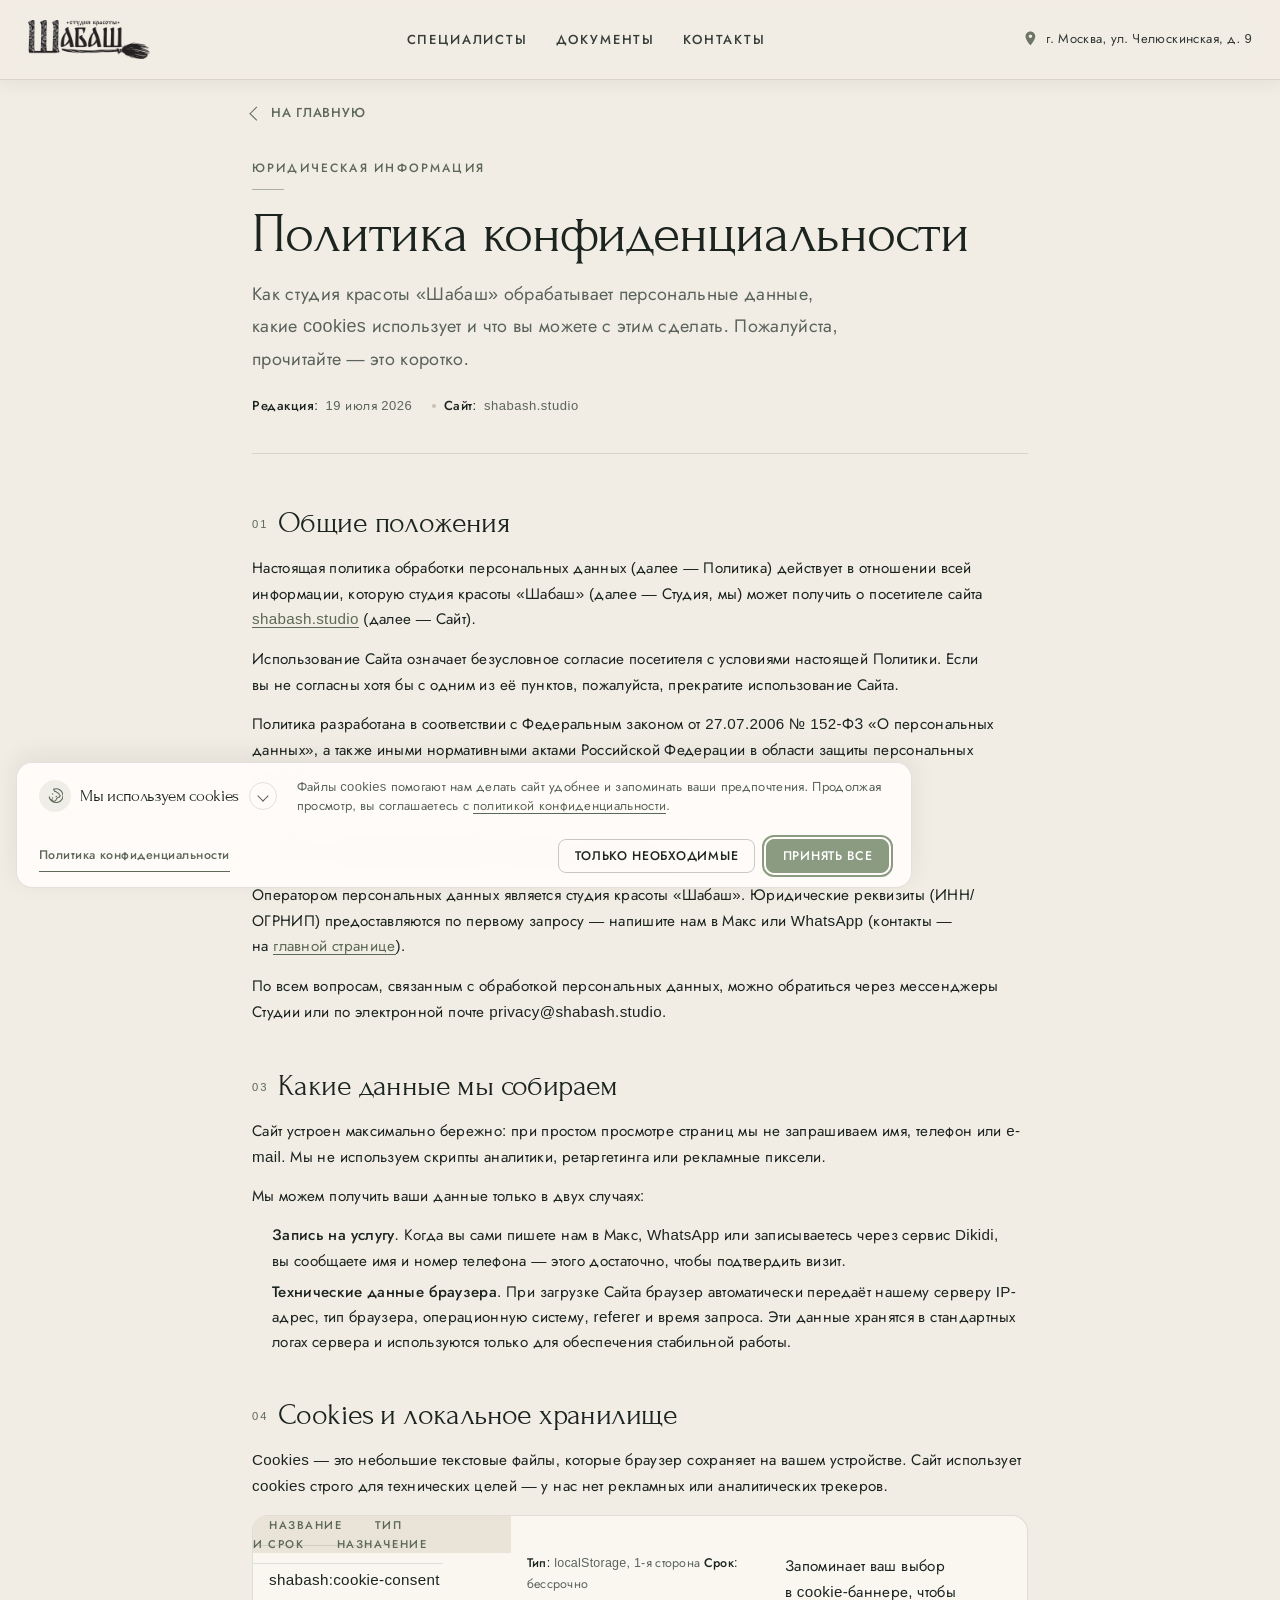
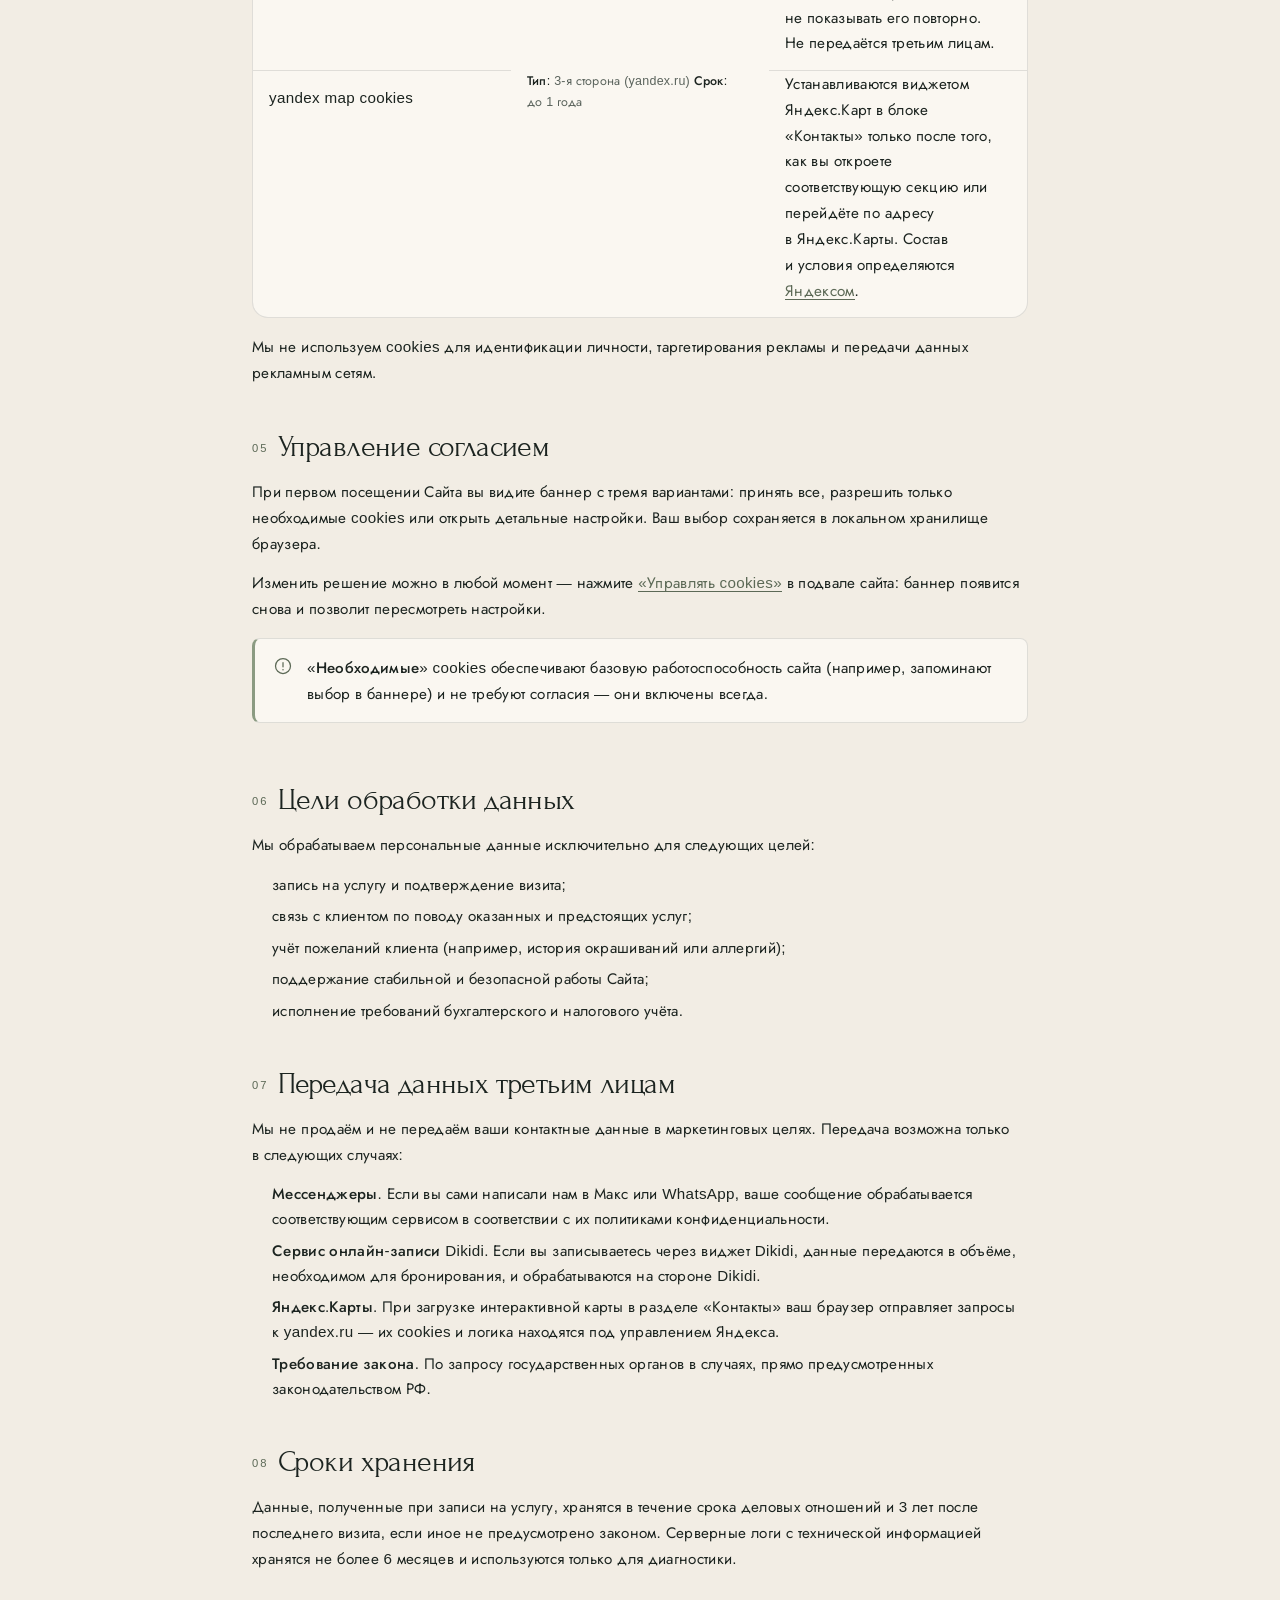
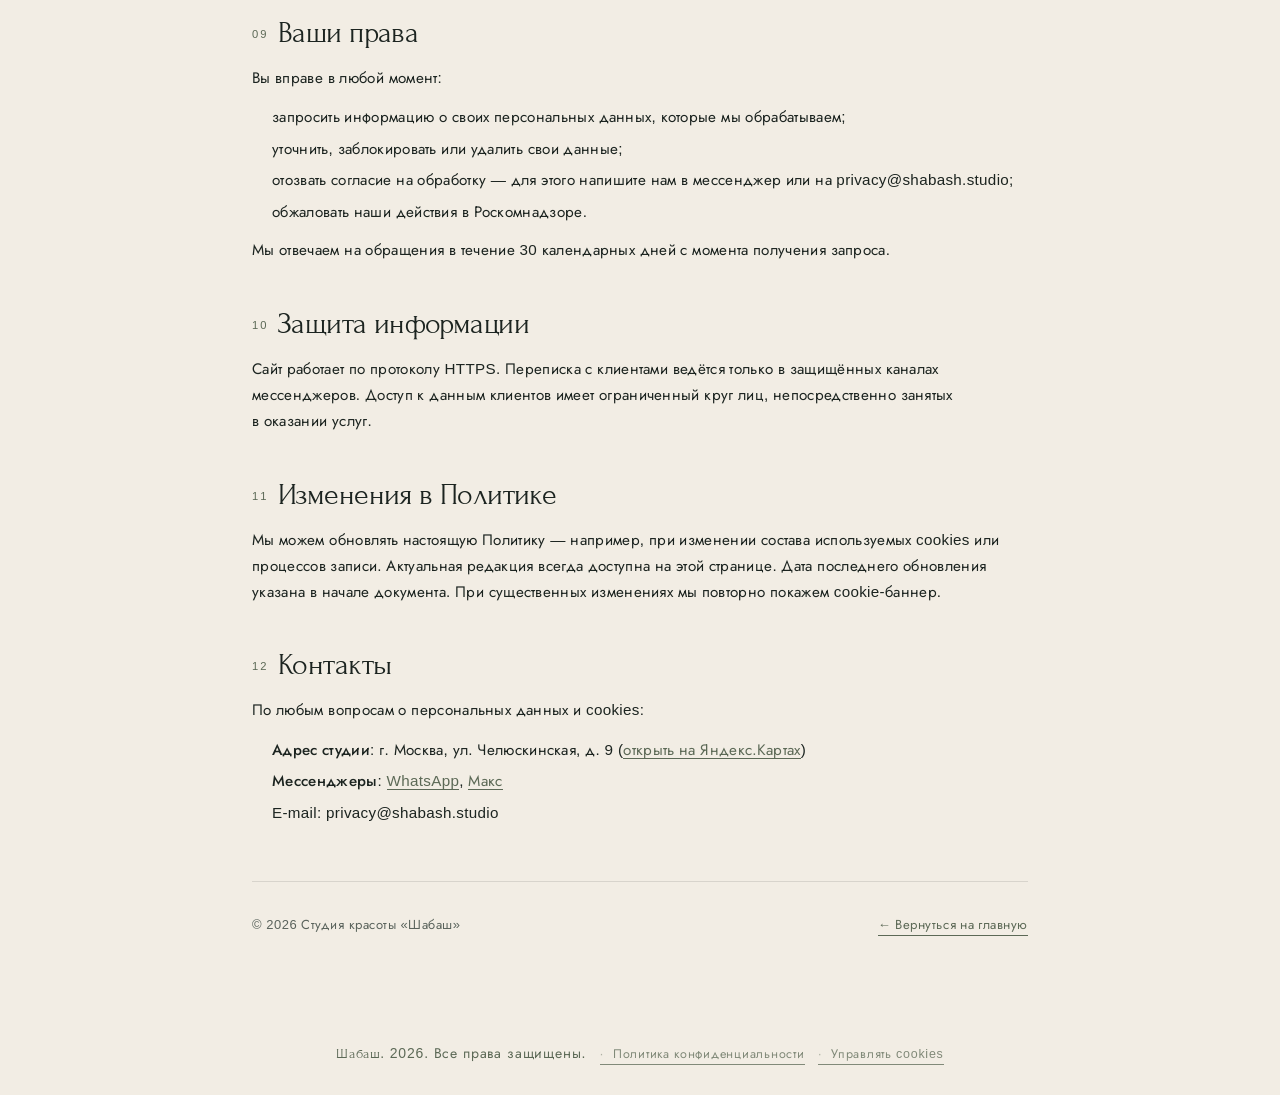
==== privacy.html @ f85f11ea "feat: cookie consent banner + privacy policy page - Add compact cookie consent banner (slides up, lo" ====
<!DOCTYPE html>
<html lang="ru">
<head>
  <meta charset="UTF-8">
  <meta name="viewport" content="width=device-width, initial-scale=1.0">
  <meta name="description" content="Политика конфиденциальности студии красоты Шабаш — какие данные мы собираем, как используем cookies и как защищаем вашу личную информацию.">
  <meta name="theme-color" content="#F2EDE4">
  <meta name="robots" content="noindex, follow">
  <meta property="og:type" content="website">
  <meta property="og:locale" content="ru_RU">
  <meta property="og:title" content="Политика конфиденциальности — Шабаш">
  <meta property="og:description" content="Как студия Шабаш обрабатывает персональные данные и использует cookies.">
  <title>Политика конфиденциальности — Шабаш</title>
  <link rel="icon" type="image/png" sizes="180x180" href="img/favicon.png">
  <link rel="apple-touch-icon" href="img/favicon.png">
  <link rel="canonical" href="https://georgii-smirnov.github.io/shabash/privacy.html">
  <link rel="preload" href="fonts/Forum-cyrillic.woff2" as="font" type="font/woff2" crossorigin>
  <link rel="preload" href="fonts/Forum-latin.woff2" as="font" type="font/woff2" crossorigin>
  <link rel="preload" href="fonts/Jost-cyrillic.woff2" as="font" type="font/woff2" crossorigin>
  <link rel="dns-prefetch" href="https://maps.yastatic.net">
  <link rel="preconnect" href="https://maps.yastatic.net">
  <link rel="stylesheet" href="css/style.css">
  <script src="js/main.js" defer></script>
</head>
<body>
  <a class="skip-link" href="#main">К содержимому</a>
  <header class="header" id="header">
    <div class="header__inner">
      <a class="header__logo" href="./" aria-label="Шабаш — студия красоты">
        <img
          class="header__logo-img"
          src="img/logo.webp"
          alt=""
          width="150"
          height="40"
        >
      </a>

      <nav class="header__nav" aria-label="Основная навигация">
        <ul class="header__nav-list">
          <li><a class="header__nav-link" href="index.html#specialist">Специалисты</a></li>
          <li><a class="header__nav-link" href="index.html#docs">Документы</a></li>
          <li><a class="header__nav-link" href="index.html#location">Контакты</a></li>
        </ul>
      </nav>

      <div class="header__actions">
        <a
          class="header__address"
          href="https://yandex.ru/maps/?text=Москва%2C%20ул.%20Челюскинская%2C%209"
          target="_blank"
          rel="noopener noreferrer"
        >
          <svg class="header__icon" viewBox="0 0 24 24" fill="none" aria-hidden="true">
            <path d="M12 2C8.13 2 5 5.13 5 9c0 5.25 7 13 7 13s7-7.75 7-13c0-3.87-3.13-7-7-7zm0 9.5a2.5 2.5 0 110-5 2.5 2.5 0 010 5z" fill="currentColor"/>
          </svg>
          <span>г. Москва, ул. Челюскинская, д. 9</span>
        </a>

        <button
          class="burger"
          id="burger"
          type="button"
          aria-label="Открыть меню"
          aria-controls="menu"
          aria-expanded="false"
        >
          <span class="burger__line" aria-hidden="true"></span>
          <span class="burger__line" aria-hidden="true"></span>
          <span class="burger__line" aria-hidden="true"></span>
        </button>
      </div>
    </div>
  </header>

  <div class="menu-overlay" id="menu-overlay" hidden></div>

  <aside class="menu" id="menu" aria-hidden="true" aria-labelledby="menu-title">
    <h2 class="menu__title" id="menu-title">Меню</h2>

    <nav class="menu__nav" aria-label="Навигация">
      <ul class="menu__nav-list">
        <li><a class="menu__nav-link" href="index.html#specialist">Специалисты</a></li>
        <li><a class="menu__nav-link" href="index.html#docs">Документы</a></li>
        <li><a class="menu__nav-link" href="index.html#location">Контакты</a></li>
        <li><a class="menu__nav-link" href="privacy.html">Политика конфиденциальности</a></li>
      </ul>
    </nav>

    <address class="menu__contacts">
      <p class="menu__hours">Только по предварительной записи</p>
      <a class="menu__contact" href="https://yandex.ru/maps/?text=Москва%2C%20ул.%20Челюскинская%2C%209" target="_blank" rel="noopener noreferrer">
        г. Москва, ул. Челюскинская, д. 9
      </a>
    </address>
  </aside>

  <main class="legal" id="main" aria-labelledby="legal-title">
    <div class="legal__container">
      <a class="legal__back" href="index.html">
        <span class="legal__back-arrow" aria-hidden="true"></span>
        <span>На главную</span>
      </a>

      <header class="legal__intro">
        <p class="legal__label">Юридическая информация</p>
        <h1 class="legal__title" id="legal-title">Политика конфиденциальности</h1>
        <p class="legal__lead">
          Как студия красоты «Шабаш» обрабатывает персональные данные,
          какие cookies использует и&nbsp;что вы&nbsp;можете с&nbsp;этим сделать.
          Пожалуйста, прочитайте&nbsp;— это коротко.
        </p>
        <ul class="legal__meta">
          <li class="legal__meta-item"><strong>Редакция:</strong> 19&nbsp;июля&nbsp;2026</li>
          <li class="legal__meta-item"><strong>Сайт:</strong> shabash.studio</li>
        </ul>
      </header>

      <div class="legal__body">
        <section class="legal__section" id="general" aria-labelledby="legal-h-general">
          <h2 class="legal__section-title" id="legal-h-general">
            <span class="legal__section-num">01</span>Общие положения
          </h2>
          <p>
            Настоящая политика обработки персональных данных (далее&nbsp;— Политика)
            действует в&nbsp;отношении всей информации, которую студия красоты
            «Шабаш» (далее&nbsp;— Студия, мы) может получить о&nbsp;посетителе
            сайта <a href="index.html">shabash.studio</a> (далее&nbsp;— Сайт).
          </p>
          <p>
            Использование Сайта означает безусловное согласие посетителя
            с&nbsp;условиями настоящей Политики. Если вы&nbsp;не&nbsp;согласны
            хотя&nbsp;бы с&nbsp;одним из&nbsp;её&nbsp;пунктов, пожалуйста,
            прекратите использование Сайта.
          </p>
          <p>
            Политика разработана в&nbsp;соответствии с&nbsp;Федеральным законом
            от&nbsp;27.07.2006&nbsp;№&nbsp;152-ФЗ «О&nbsp;персональных данных»,
            а&nbsp;также иными нормативными актами Российской Федерации
            в&nbsp;области защиты персональных данных.
          </p>
        </section>

        <section class="legal__section" id="operator" aria-labelledby="legal-h-operator">
          <h2 class="legal__section-title" id="legal-h-operator">
            <span class="legal__section-num">02</span>Кто обрабатывает ваши данные
          </h2>
          <p>
            Оператором персональных данных является студия красоты «Шабаш».
            Юридические реквизиты (ИНН/ОГРНИП) предоставляются по&nbsp;первому
            запросу&nbsp;— напишите нам в&nbsp;Макс или WhatsApp
            (контакты&nbsp;— на&nbsp;<a href="index.html#location">главной странице</a>).
          </p>
          <p>
            По&nbsp;всем вопросам, связанным с&nbsp;обработкой персональных
            данных, можно обратиться через мессенджеры Студии или
            по&nbsp;электронной почте <strong>privacy@shabash.studio</strong>.
          </p>
        </section>

        <section class="legal__section" id="data" aria-labelledby="legal-h-data">
          <h2 class="legal__section-title" id="legal-h-data">
            <span class="legal__section-num">03</span>Какие данные мы&nbsp;собираем
          </h2>
          <p>
            Сайт устроен максимально бережно: при простом просмотре страниц
            мы&nbsp;не&nbsp;запрашиваем имя, телефон или e-mail. Мы&nbsp;не&nbsp;используем
            скрипты аналитики, ретаргетинга или рекламные пиксели.
          </p>
          <p>Мы&nbsp;можем получить ваши данные только в&nbsp;двух случаях:</p>
          <ol>
            <li>
              <strong>Запись на&nbsp;услугу.</strong> Когда вы&nbsp;сами пишете
              нам в&nbsp;Макс, WhatsApp или записываетесь через сервис
              Dikidi, вы&nbsp;сообщаете имя и&nbsp;номер телефона&nbsp;— этого
              достаточно, чтобы подтвердить визит.
            </li>
            <li>
              <strong>Технические данные браузера.</strong> При загрузке Сайта
              браузер автоматически передаёт нашему серверу IP-адрес, тип
              браузера, операционную систему, referer и&nbsp;время запроса.
              Эти данные хранятся в&nbsp;стандартных логах сервера
              и&nbsp;используются только для обеспечения стабильной работы.
            </li>
          </ol>
        </section>

        <section class="legal__section" id="cookies" aria-labelledby="legal-h-cookies">
          <h2 class="legal__section-title" id="legal-h-cookies">
            <span class="legal__section-num">04</span>Cookies и&nbsp;локальное хранилище
          </h2>
          <p>
            Cookies&nbsp;— это небольшие текстовые файлы, которые браузер
            сохраняет на&nbsp;вашем устройстве. Сайт использует cookies
            строго для технических целей&nbsp;— у&nbsp;нас нет рекламных
            или аналитических трекеров.
          </p>

          <div class="legal__table" role="region" aria-label="Используемые cookies">
            <div class="legal__table-row legal__table-row--header">
              <span>Название</span>
              <span>Тип и&nbsp;срок</span>
              <span>Назначение</span>
            </div>
            <div class="legal__table-row">
              <span class="legal__table-name">shabash:cookie-consent</span>
              <span class="legal__table-meta">
                <span><b>Тип:</b> localStorage, 1-я&nbsp;сторона</span>
                <span><b>Срок:</b> бессрочно</span>
              </span>
              <p class="legal__table-desc">
                Запоминает ваш выбор в&nbsp;cookie-баннере, чтобы не&nbsp;показывать
                его повторно. Не&nbsp;передаётся третьим лицам.
              </p>
            </div>
            <div class="legal__table-row">
              <span class="legal__table-name">yandex&nbsp;map&nbsp;cookies</span>
              <span class="legal__table-meta">
                <span><b>Тип:</b> 3-я&nbsp;сторона (yandex.ru)</span>
                <span><b>Срок:</b> до&nbsp;1&nbsp;года</span>
              </span>
              <p class="legal__table-desc">
                Устанавливаются виджетом Яндекс.Карт в&nbsp;блоке «Контакты»
                только после того, как вы&nbsp;откроете соответствующую секцию
                или перейдёте по&nbsp;адресу в&nbsp;Яндекс.Карты. Состав
                и&nbsp;условия определяются
                <a href="https://yandex.ru/legal/cookies/" target="_blank" rel="noopener noreferrer">Яндексом</a>.
              </p>
            </div>
          </div>

          <p>
            Мы&nbsp;не&nbsp;используем cookies для идентификации личности,
            таргетирования рекламы и&nbsp;передачи данных рекламным сетям.
          </p>
        </section>

        <section class="legal__section" id="consent" aria-labelledby="legal-h-consent">
          <h2 class="legal__section-title" id="legal-h-consent">
            <span class="legal__section-num">05</span>Управление согласием
          </h2>
          <p>
            При первом посещении Сайта вы&nbsp;видите баннер с&nbsp;тремя
            вариантами: принять все, разрешить только необходимые cookies
            или открыть детальные настройки. Ваш выбор сохраняется
            в&nbsp;локальном хранилище браузера.
          </p>
          <p>
            Изменить решение можно в&nbsp;любой момент&nbsp;— нажмите
            <a href="#" data-cookie-open>«Управлять cookies»</a> в&nbsp;подвале
            сайта: баннер появится снова и&nbsp;позволит пересмотреть настройки.
          </p>

          <aside class="legal__note">
            <svg class="legal__note-icon" viewBox="0 0 24 24" fill="none" aria-hidden="true">
              <circle cx="12" cy="12" r="9" stroke="currentColor" stroke-width="1.5"/>
              <path d="M12 8v5" stroke="currentColor" stroke-width="1.5" stroke-linecap="round"/>
              <circle cx="12" cy="16.5" r="0.9" fill="currentColor"/>
            </svg>
            <p>
              <strong>«Необходимые» cookies</strong> обеспечивают базовую
              работоспособность сайта (например, запоминают выбор
              в&nbsp;баннере) и&nbsp;не&nbsp;требуют согласия&nbsp;— они
              включены всегда.
            </p>
          </aside>
        </section>

        <section class="legal__section" id="purpose" aria-labelledby="legal-h-purpose">
          <h2 class="legal__section-title" id="legal-h-purpose">
            <span class="legal__section-num">06</span>Цели обработки данных
          </h2>
          <p>Мы&nbsp;обрабатываем персональные данные исключительно для&nbsp;следующих целей:</p>
          <ul>
            <li>запись на&nbsp;услугу и&nbsp;подтверждение визита;</li>
            <li>связь с&nbsp;клиентом по&nbsp;поводу оказанных и&nbsp;предстоящих услуг;</li>
            <li>учёт пожеланий клиента (например, история окрашиваний или аллергий);</li>
            <li>поддержание стабильной и&nbsp;безопасной работы Сайта;</li>
            <li>исполнение требований бухгалтерского и&nbsp;налогового учёта.</li>
          </ul>
        </section>

        <section class="legal__section" id="sharing" aria-labelledby="legal-h-sharing">
          <h2 class="legal__section-title" id="legal-h-sharing">
            <span class="legal__section-num">07</span>Передача данных третьим лицам
          </h2>
          <p>
            Мы&nbsp;не&nbsp;продаём и&nbsp;не&nbsp;передаём ваши контактные данные
            в&nbsp;маркетинговых целях. Передача возможна только в&nbsp;следующих
            случаях:
          </p>
          <ul>
            <li>
              <strong>Мессенджеры.</strong> Если вы&nbsp;сами написали нам
              в&nbsp;Макс или WhatsApp, ваше сообщение обрабатывается
              соответствующим сервисом в&nbsp;соответствии
              с&nbsp;их&nbsp;политиками конфиденциальности.
            </li>
            <li>
              <strong>Сервис онлайн-записи Dikidi.</strong> Если вы&nbsp;записываетесь
              через виджет Dikidi, данные передаются в&nbsp;объёме,
              необходимом для&nbsp;бронирования, и&nbsp;обрабатываются
              на&nbsp;стороне Dikidi.
            </li>
            <li>
              <strong>Яндекс.Карты.</strong> При загрузке интерактивной карты
              в&nbsp;разделе «Контакты» ваш браузер отправляет запросы
              к&nbsp;yandex.ru&nbsp;— их&nbsp;cookies и&nbsp;логика находятся
              под управлением Яндекса.
            </li>
            <li>
              <strong>Требование закона.</strong> По&nbsp;запросу государственных
              органов в&nbsp;случаях, прямо предусмотренных законодательством&nbsp;РФ.
            </li>
          </ul>
        </section>

        <section class="legal__section" id="storage" aria-labelledby="legal-h-storage">
          <h2 class="legal__section-title" id="legal-h-storage">
            <span class="legal__section-num">08</span>Сроки хранения
          </h2>
          <p>
            Данные, полученные при записи на&nbsp;услугу, хранятся в&nbsp;течение
            срока деловых отношений и&nbsp;3&nbsp;лет после последнего визита,
            если иное не&nbsp;предусмотрено законом. Серверные логи
            с&nbsp;технической информацией хранятся не&nbsp;более 6&nbsp;месяцев
            и&nbsp;используются только для диагностики.
          </p>
        </section>

        <section class="legal__section" id="rights" aria-labelledby="legal-h-rights">
          <h2 class="legal__section-title" id="legal-h-rights">
            <span class="legal__section-num">09</span>Ваши права
          </h2>
          <p>Вы&nbsp;вправе в&nbsp;любой момент:</p>
          <ul>
            <li>запросить информацию о&nbsp;своих персональных данных, которые мы&nbsp;обрабатываем;</li>
            <li>уточнить, заблокировать или удалить свои данные;</li>
            <li>отозвать согласие на&nbsp;обработку&nbsp;— для&nbsp;этого напишите нам в&nbsp;мессенджер или на&nbsp;privacy@shabash.studio;</li>
            <li>обжаловать наши действия в&nbsp;Роскомнадзоре.</li>
          </ul>
          <p>
            Мы&nbsp;отвечаем на&nbsp;обращения в&nbsp;течение 30&nbsp;календарных
            дней с&nbsp;момента получения запроса.
          </p>
        </section>

        <section class="legal__section" id="security" aria-labelledby="legal-h-security">
          <h2 class="legal__section-title" id="legal-h-security">
            <span class="legal__section-num">10</span>Защита информации
          </h2>
          <p>
            Сайт работает по&nbsp;протоколу HTTPS. Переписка с&nbsp;клиентами
            ведётся только в&nbsp;защищённых каналах мессенджеров.
            Доступ к&nbsp;данным клиентов имеет ограниченный круг лиц,
            непосредственно занятых в&nbsp;оказании услуг.
          </p>
        </section>

        <section class="legal__section" id="changes" aria-labelledby="legal-h-changes">
          <h2 class="legal__section-title" id="legal-h-changes">
            <span class="legal__section-num">11</span>Изменения в&nbsp;Политике
          </h2>
          <p>
            Мы&nbsp;можем обновлять настоящую Политику&nbsp;— например,
            при изменении состава используемых cookies или процессов
            записи. Актуальная редакция всегда доступна на&nbsp;этой
            странице. Дата последнего обновления указана в&nbsp;начале
            документа. При существенных изменениях мы&nbsp;повторно покажем
            cookie-баннер.
          </p>
        </section>

        <section class="legal__section" id="contacts" aria-labelledby="legal-h-contacts">
          <h2 class="legal__section-title" id="legal-h-contacts">
            <span class="legal__section-num">12</span>Контакты
          </h2>
          <p>По&nbsp;любым вопросам о&nbsp;персональных данных и&nbsp;cookies:</p>
          <ul>
            <li>
              <strong>Адрес студии:</strong>
              г.&nbsp;Москва, ул.&nbsp;Челюскинская,&nbsp;д.&nbsp;9
              (<a href="https://yandex.ru/maps/?text=Москва%2C%20ул.%20Челюскинская%2C%209" target="_blank" rel="noopener noreferrer">открыть на&nbsp;Яндекс.Картах</a>)
            </li>
            <li>
              <strong>Мессенджеры:</strong>
              <a href="https://wa.me/79955575955" target="_blank" rel="noopener noreferrer">WhatsApp</a>,
              <a href="https://max.ru/" target="_blank" rel="noopener noreferrer">Макс</a>
            </li>
            <li><strong>E-mail:</strong> privacy@shabash.studio</li>
          </ul>
        </section>
      </div>

      <footer class="legal__footer">
        <span>© 2026 Студия красоты «Шабаш»</span>
        <a href="index.html">← Вернуться на&nbsp;главную</a>
      </footer>
    </div>
  </main>

  <footer class="footer">
    <div class="footer__inner">
      <p class="footer__copy">
        <strong>Шабаш</strong>. 2026. Все права защищены.
        <a class="footer__link" href="privacy.html">Политика конфиденциальности</a>
        <a class="footer__link" href="#" data-cookie-open>Управлять cookies</a>
      </p>
    </div>
  </footer>

  <div
    class="cookie"
    id="cookie"
    data-cookie
    role="dialog"
    aria-modal="false"
    aria-labelledby="cookie-title"
    aria-describedby="cookie-text"
    hidden
  >
    <div class="cookie__inner">
      <div class="cookie__head">
        <span class="cookie__icon" aria-hidden="true">
          <svg viewBox="0 0 24 24" fill="none">
            <path d="M12 2.6c-.5 0-1 .05-1.48.14A4 4 0 0014 6.6a4 4 0 003.5 2.05 4 4 0 002 3.36 4 4 0 01-3.06 2.46 4 4 0 00-2.62 3.27A4 4 0 0110 19.6a4 4 0 00-4-2.5 4 4 0 01-1.5-3.7A9.4 9.4 0 1012 2.6z" stroke="currentColor" stroke-width="1.4" stroke-linejoin="round" fill="none"/>
            <circle cx="9" cy="9.5" r="0.9" fill="currentColor"/>
            <circle cx="14" cy="13" r="0.9" fill="currentColor"/>
            <circle cx="9" cy="15" r="0.9" fill="currentColor"/>
            <circle cx="15.5" cy="7.5" r="0.6" fill="currentColor"/>
          </svg>
        </span>
        <h2 class="cookie__title" id="cookie-title">Мы&nbsp;используем cookies</h2>
        <button
          class="cookie__toggle"
          type="button"
          data-cookie-toggle
          aria-expanded="false"
          aria-controls="cookie-details"
          aria-label="Подробнее о категориях cookies"
        >
          <span class="cookie__toggle-icon" aria-hidden="true"></span>
        </button>
      </div>

      <div class="cookie__body">
        <p class="cookie__text" id="cookie-text">
          Файлы cookies помогают нам&nbsp;делать сайт удобнее и&nbsp;запоминать ваши
          предпочтения. Продолжая просмотр, вы&nbsp;соглашаетесь
          с&nbsp;<a href="privacy.html">политикой конфиденциальности</a>.
        </p>
      </div>

      <div class="cookie__details" id="cookie-details" hidden>
        <ul class="cookie__list">
          <li class="cookie__item">
            <div class="cookie__item-info">
              <span class="cookie__item-name">Необходимые</span>
              <span class="cookie__item-desc">Обеспечивают базовую работу сайта&nbsp;— навигацию, доступность и&nbsp;безопасность. Отключить нельзя.</span>
            </div>
            <label class="cookie__switch" aria-label="Необходимые cookies — всегда включены">
              <input type="checkbox" name="essential" checked disabled>
              <span class="cookie__switch-track" aria-hidden="true"></span>
              <span class="cookie__switch-thumb" aria-hidden="true"></span>
            </label>
          </li>
          <li class="cookie__item">
            <div class="cookie__item-info">
              <span class="cookie__item-name">Аналитика</span>
              <span class="cookie__item-desc">Помогают понять, как&nbsp;посетители пользуются сайтом, чтобы мы&nbsp;могли его улучшать.</span>
            </div>
            <label class="cookie__switch">
              <input type="checkbox" name="analytics" data-cookie-category>
              <span class="cookie__switch-track" aria-hidden="true"></span>
              <span class="cookie__switch-thumb" aria-hidden="true"></span>
            </label>
          </li>
        </ul>
      </div>

      <div class="cookie__actions">
        <a class="cookie__link" href="privacy.html">Политика конфиденциальности</a>
        <button
          class="cookie__btn cookie__btn--ghost"
          type="button"
          data-cookie-action="essential"
        >Только необходимые</button>
        <button
          class="cookie__btn cookie__btn--primary"
          type="button"
          data-cookie-action="all"
        >Принять все</button>
      </div>
    </div>
  </div>
</body>
</html>
---- css/style.css ----
/* ==========================================================================
   Shabash - bundled styles (no @import; one render-blocking request)
   Source modules: css/base/*, css/blocks/* - rebuild with: powershell -File build-css.ps1
   ========================================================================== */
/* --- css/base/fonts.css --- */
/* ==========================================================================
   Local fonts: Forum (display) + Jost (UI)
   Only cyrillic + basic latin — no latin-ext (not used on RU landing).
   ========================================================================== */

/* —— Forum —— */

/* cyrillic-ext (rarely used; keep for edge glyphs, optional so not on LCP) */
@font-face {
  font-family: "Forum";
  font-style: normal;
  font-weight: 400;
  font-display: optional;
  src: url("../fonts/Forum-cyrillic-ext.woff2") format("woff2");
  unicode-range: U+0460-052F, U+1C80-1C8A, U+20B4, U+2DE0-2DFF, U+A640-A69F, U+FE2E-FE2F;
}

/* cyrillic — hero titles / headings (LCP text) */
@font-face {
  font-family: "Forum";
  font-style: normal;
  font-weight: 400;
  font-display: swap;
  src: url("../fonts/Forum-cyrillic.woff2") format("woff2");
  unicode-range: U+0301, U+0400-045F, U+0490-0491, U+04B0-04B1, U+2116;
}

/* latin — punctuation, «», digits, rare Latin in headings */
@font-face {
  font-family: "Forum";
  font-style: normal;
  font-weight: 400;
  font-display: swap;
  src: url("../fonts/Forum-latin.woff2") format("woff2");
  unicode-range: U+0000-00FF, U+0131, U+0152-0153, U+02BB-02BC, U+02C6, U+02DA, U+02DC, U+0304, U+0308, U+0329, U+2000-206F, U+20AC, U+2122, U+2191, U+2193, U+2212, U+2215, U+FEFF, U+FFFD;
}

/* —— Jost (variable subset, weights 300–600) —— */

/* cyrillic — body / UI */
@font-face {
  font-family: "Jost";
  font-style: normal;
  font-weight: 300 600;
  font-display: swap;
  src: url("../fonts/Jost-cyrillic.woff2") format("woff2");
  unicode-range: U+0301, U+0400-045F, U+0490-0491, U+04B0-04B1, U+2116;
}

/* latin subset omitted — digits/punctuation render with system font to keep LCP path lean */

/* --- css/base/variables.css --- */
/* ==========================================================================
   Shabash — premium design tokens
   Цвета: исходная палитра по фото (шалфей, штукатурка, крем, тёмный лес)
   ========================================================================== */

:root {
  /* —— Brand (original) —— */
  --color-sage: #8B9B82;       /* шторы, кресла, текстура пасты */
  --color-sage-dark: #5C6956;  /* глубже, hover / акцент */
  --color-sage-hover: var(--color-sage-dark);
  --color-plaster: #A3AEA0;    /* свечи, маски, серо-зелёная стена */

  --color-ink: #1C2420;        /* тёмный лес — текст / тёмные блоки */
  --color-paper: #F2EDE4;      /* тёплые стены салона — основной фон */
  --color-paper-soft: #E9E3D8; /* чуть темнее фон блоков */

  --color-stone: #C8C2B8;      /* мрамор, камень, бордеры */
  --color-wood: #3D342C;       /* тёмное дерево */

  --color-cream-soft: #FAF7F1;

  /* —— Semantic surfaces —— */
  --color-primary: var(--color-sage);
  --color-primary-hover: var(--color-sage-dark);
  --color-secondary: var(--color-paper-soft);

  --color-bg: var(--color-paper);
  --color-bg-warm: var(--color-paper-soft);
  --color-bg-soft: var(--color-cream-soft);
  --color-bg-alt: var(--color-paper-soft);
  --color-bg-dark: var(--color-ink);
  --color-card: var(--color-paper-soft);
  --color-surface: #FFFCFA;

  --color-text: var(--color-ink);
  --color-text-muted: #5A635C;
  --color-text-inverse: var(--color-paper);
  --color-text-heading: var(--color-ink);

  --color-border: rgba(28, 36, 32, 0.12);
  --color-border-strong: rgba(28, 36, 32, 0.24);
  --color-border-soft: rgba(200, 194, 184, 0.9);
  --color-focus: var(--color-sage);
  --color-overlay: rgba(28, 36, 32, 0.48);

  /* —— Typography (as Elevate: Forum + Jost) —— */
  --font-family-display: "Forum", Georgia, "Times New Roman", serif;
  --font-family-base: "Jost", "Segoe UI", sans-serif;
  --font-family-ui: "Jost", "Segoe UI", sans-serif;

  --font-size-xs: 0.75rem;
  --font-size-s: 0.875rem;
  --font-size-m: 1rem;
  --font-size-l: 1.125rem;
  --font-size-xl: 1.375rem;
  --font-size-2xl: 1.75rem;
  --font-size-3xl: 2.25rem;
  --font-size-4xl: 3rem;
  --font-size-5xl: clamp(2.75rem, 5vw, 4rem);

  --font-size-base: var(--font-size-m);
  --line-height-tight: 1.15;
  --line-height-snug: 1.3;
  --line-height-base: 1.65;
  --line-height-relaxed: 1.8;

  --letter-spacing-tight: -0.02em;
  --letter-spacing-normal: 0;
  --letter-spacing-wide: 0.06em;
  --letter-spacing-wider: 0.14em;
  --letter-spacing-label: 0.18em;

  /* —— Spacing —— */
  --space-2xs: 0.125rem;
  --space-xs: 0.25rem;
  --space-s: 0.5rem;
  --space-m: 1rem;
  --space-l: 1.5rem;
  --space-xl: 2rem;
  --space-2xl: 3rem;
  --space-3xl: 4.5rem;
  --space-4xl: 6rem;
  --space-5xl: 8rem;
  --section-space: clamp(4.5rem, 10vw, 7.5rem);

  /* —— Layout —— */
  --container-width: 1360px;
  --container-wide: 1480px;
  --container-narrow: 760px;
  --header-height: 5rem;
  --gutter: clamp(1.1rem, 3vw, 1.75rem);

  /* —— Radius —— */
  --radius-xs: 2px;
  --radius-s: 4px;
  --radius-m: 8px;
  --radius-l: 16px;
  --radius-xl: 24px;
  --radius-pill: 999px;

  /* —— Elevation —— */
  --shadow-xs: 0 1px 2px rgba(28, 36, 32, 0.04);
  --shadow-s: 0 4px 16px rgba(28, 36, 32, 0.06);
  --shadow-m: 0 12px 40px rgba(28, 36, 32, 0.08);
  --shadow-l: 0 24px 64px rgba(28, 36, 32, 0.12);
  --shadow-glow: 0 8px 32px rgba(139, 155, 130, 0.24);

  /* —— Motion —— */
  --ease-out: cubic-bezier(0.22, 1, 0.36, 1);
  --ease-in-out: cubic-bezier(0.65, 0, 0.35, 1);
  --duration-fast: 160ms;
  --duration-base: 280ms;
  --duration-slow: 480ms;
  --transition: var(--duration-base) var(--ease-out);
  --transition-slow: var(--duration-slow) var(--ease-out);

  /* —— Z-index —— */
  --z-base: 1;
  --z-header: 100;
  --z-overlay: 300;
}

/* iPad Pro landscape / large tablet */
@media (max-width: 1200px) {
  :root {
    --container-width: 1100px;
    --gutter: 1.5rem;
  }
}

/* iPad mini / iPad / Pro portrait & common tablet */
@media (max-width: 1024px) {
  :root {
    --header-height: 4.75rem;
    --container-width: 100%;
    --gutter: 1.35rem;
  }
}

/* phones */
@media (max-width: 640px) {
  :root {
    --header-height: 4.5rem;
    --gutter: 1rem;
  }
}

/* --- css/base/reset.css --- */
/* ==========================================================================
   Минимальный reset
   ========================================================================== */

*,
*::before,
*::after {
  box-sizing: border-box;
}

html {
  -webkit-text-size-adjust: 100%;
}

body {
  margin: 0;
}

img,
picture,
video,
canvas,
svg {
  display: block;
  max-width: 100%;
  height: auto;
}

input,
button,
textarea,
select {
  font: inherit;
}

ul,
ol {
  margin: 0;
  padding: 0;
  list-style: none;
}

a {
  text-decoration: none;
  color: inherit;
}

button {
  margin: 0;
  padding: 0;
  border: none;
  background: none;
  color: inherit;
}

h1,
h2,
h3,
h4,
h5,
h6,
p {
  margin: 0;
}

figure {
  margin: 0;
}

address {
  font-style: normal;
}

/* --- css/base/typography.css --- */
/* ==========================================================================
   Premium typography
   ========================================================================== */

html {
  scroll-behavior: smooth;
  scroll-padding-top: calc(var(--header-height) + 0.75rem);
}

body {
  font-family: var(--font-family-base);
  font-size: var(--font-size-base);
  line-height: var(--line-height-base);
  font-weight: 400;
  letter-spacing: 0.02em;
  color: var(--color-text);
  background-color: var(--color-bg);
  -webkit-font-smoothing: antialiased;
  -moz-osx-font-smoothing: grayscale;
  text-rendering: optimizeLegibility;
}

::selection {
  background-color: rgba(139, 155, 130, 0.28);
  color: var(--color-ink);
}

/* —— Headings —— */
h1,
h2,
h3,
h4,
h5,
h6,
.heading {
  font-family: var(--font-family-display);
  font-weight: 400;
  color: var(--color-text-heading);
  line-height: var(--line-height-tight);
  letter-spacing: var(--letter-spacing-tight);
  text-wrap: balance;
}

h1,
.heading--1 {
  font-size: var(--font-size-5xl);
  line-height: var(--line-height-tight);
}

h2,
.heading--2 {
  font-size: var(--font-size-4xl);
}

h3,
.heading--3 {
  font-size: var(--font-size-3xl);
  line-height: var(--line-height-snug);
}

h4,
.heading--4 {
  font-size: var(--font-size-2xl);
  line-height: var(--line-height-snug);
}

h5,
.heading--5 {
  font-size: var(--font-size-xl);
  line-height: var(--line-height-snug);
}

/* Focus */
:focus-visible {
  outline: 2px solid var(--color-focus);
  outline-offset: 3px;
}

/* Soften default button chrome when classed later */
button {
  cursor: pointer;
}

/* --- css/base/layout.css --- */
/* ==========================================================================
   Layout primitives
   ========================================================================== */

.container {
  width: 100%;
  max-width: var(--container-width);
  margin-inline: auto;
  padding-inline: var(--gutter);
}

.section {
  padding-block: var(--section-space);
}

/* Screen-reader only (section titles without visual chrome) */
.visually-hidden {
  position: absolute;
  width: 1px;
  height: 1px;
  padding: 0;
  margin: -1px;
  overflow: hidden;
  clip: rect(0, 0, 0, 0);
  white-space: nowrap;
  border: 0;
}

/* Skip link: hidden until keyboard focus */
.skip-link {
  position: absolute;
  top: 0;
  left: 0;
  z-index: 10000;
  padding: 0.75rem 1.25rem;
  background: var(--color-ink);
  color: var(--color-cream-soft);
  font-family: var(--font-family-ui);
  font-size: 0.875rem;
  font-weight: 500;
  letter-spacing: 0.04em;
  text-decoration: none;
  transform: translateY(-120%);
  transition: transform 0.2s ease;
}

.skip-link:focus {
  transform: translateY(0);
  outline: 2px solid var(--color-sage);
  outline-offset: 2px;
}

@media (max-width: 1024px) {
  .section {
    padding-block: clamp(3.5rem, 7vw, 5.5rem);
  }
}

/* --- css/blocks/header.css --- */
/* ==========================================================================
   Header — logo | nav | address (+ burger ≤1024)
   One solid bar always (no transparent → scrolled switch).
   ========================================================================== */

.header {
  position: fixed;
  top: 0;
  left: 0;
  right: 0;
  z-index: var(--z-header);
  height: var(--header-height);
  display: flex;
  align-items: center;
  justify-content: center;
  background-color: rgba(242, 237, 228, 0.96);
  border-bottom: 1px solid var(--color-border);
  box-shadow: var(--shadow-s);
  transform: translateZ(0);
}

@media (min-width: 1025px) {
  .header {
    background-color: rgba(242, 237, 228, 0.9);
    backdrop-filter: blur(14px);
    -webkit-backdrop-filter: blur(14px);
  }
}

.header__inner {
  position: relative;
  z-index: 1;
  display: grid;
  grid-template-columns: auto minmax(0, 1fr) auto;
  align-items: center;
  column-gap: 1.5rem;
  width: 100%;
  max-width: var(--container-width);
  margin-inline: auto;
  padding-inline: var(--gutter);
  min-height: var(--header-height);
}

/* —— Logo (left) —— */
.header__logo {
  display: inline-flex;
  align-items: center;
  justify-self: start;
  line-height: 0;
  transition: opacity 0.25s ease;
}

.header__logo:hover {
  opacity: 0.8;
}

.header__logo-img {
  display: block;
  width: auto;
  max-width: min(150px, 46vw);
  height: auto;
  max-height: 2.5rem;
  object-fit: contain;
}

/* —— Nav (center) —— */
.header__nav {
  justify-self: center;
  min-width: 0;
}

.header__nav-list {
  display: flex;
  flex-wrap: wrap;
  align-items: center;
  justify-content: center;
  gap: 0.15rem 1.75rem;

}

.header__nav-link {
  position: relative;
  display: inline-block;
  padding: 0.35rem 0;
  font-family: var(--font-family-ui);
  font-size: 0.8125rem;
  font-weight: 500;
  letter-spacing: 0.14em;
  text-transform: uppercase;
  text-decoration: none;
  color: var(--color-ink);
  opacity: 0.88;
  transition: color 0.3s ease, opacity 0.3s ease;
}

.header__nav-link::after {
  content: "";
  position: absolute;
  left: 0;
  right: 0;
  bottom: 0.1rem;
  height: 1px;
  background: currentColor;
  transform: scaleX(0);
  transform-origin: left center;
  transition: transform 0.35s var(--ease-out, cubic-bezier(0.22, 1, 0.36, 1));
  opacity: 0.55;
}

.header__nav-link:hover {
  color: var(--color-sage-dark);
  opacity: 1;
}

.header__nav-link:hover::after {
  transform: scaleX(1);
}

.header__nav-link:focus-visible {
  outline: 2px solid var(--color-sage);
  outline-offset: 4px;
}

/* —— Actions: address + burger —— */
.header__actions {
  display: flex;
  align-items: center;
  justify-content: flex-end;
  justify-self: end;
  gap: 0.85rem;
  min-width: 0;
}

/* —— Address + geo icon —— */
.header__address {
  display: inline-flex;
  align-items: center;
  gap: 0.45rem;
  max-width: none;
  font-family: var(--font-family-ui);
  font-size: 0.8125rem;
  font-weight: 400;
  letter-spacing: 0.03em;
  line-height: 1.25;
  color: var(--color-ink);
  text-decoration: none;
  white-space: nowrap;
  opacity: 0.9;
  transition: color 0.35s ease, opacity 0.35s ease;
}

.header__address span {
  white-space: nowrap;
}

.header__address:hover {
  color: var(--color-sage-dark);
  opacity: 1;
}

.header__icon {
  flex-shrink: 0;
  display: block;
  width: 1.05rem;
  height: 1.05rem;
  margin-top: -0.12rem;
  color: var(--color-sage-dark);
}

/* —— Tablet —— */
@media (max-width: 1024px) {
  .header__inner {
    grid-template-columns: auto 1fr auto;
    column-gap: 0.75rem;
  }

  .header__nav {
    display: none;
  }

  .header__logo {
    justify-self: start;
  }

  .header__actions {
    gap: 0.45rem;
  }

  .header__address span {
    font-size: 0.78rem;
  }

  .header__icon {
    width: 1rem;
    height: 1rem;
  }

  .header__logo-img {
    max-height: 2.4rem;
  }

  .burger {
    width: 2.75rem;
    height: 2.75rem;
  }
}

@media (min-width: 1025px) and (max-width: 1200px) {
  .header__inner {
    column-gap: 1rem;
  }

  .header__actions {
    gap: 0.65rem;
  }

  .header__address {
    max-width: none;
  }

  .header__address span {
    font-size: 0.78rem;
  }

  .header__nav-list {
    gap: 0.1rem 1.15rem;
  }

  .header__nav-link {
    font-size: 0.75rem;
    letter-spacing: 0.11em;
  }
}

/* compact tablet / large phone — hide address, keep logo + burger */
@media (max-width: 768px) {
  .header__address {
    display: none;
  }

  .header__inner {
    grid-template-columns: auto 1fr;
    column-gap: 0.5rem;
  }

  .header__actions {
    gap: 0.15rem;
    justify-self: end;
  }
}

/* —— Phone —— */
@media (max-width: 640px) {
  .header {
    height: 4.5rem;
  }

  .header__inner {
    min-height: 4.5rem;
    height: 100%;
    padding-inline: 1rem;
    column-gap: 0.5rem;
  }

  .header__logo-img {
    max-width: min(160px, 48vw);
    max-height: 2.85rem;
  }

  .header__actions {
    gap: 0.1rem;
  }

  .burger {
    width: 2.4rem;
    height: 2.4rem;
  }
}

@media (max-width: 400px) {
  .header__logo-img {
    max-width: min(120px, 36vw);
    max-height: 2.4rem;
  }
}

/* --- css/blocks/menu.css --- */
/* ==========================================================================
   Burger + right drawer menu
   ========================================================================== */

/*
  Stack (mobile menu open):
  page < overlay (300) < drawer (310) < header shell (320) with only burger clickable
*/
/* —— Burger = one toggle (☰ → ✕) —— */
.burger {
  display: none;
  position: relative;
  z-index: 1;
  flex-shrink: 0;
  align-items: center;
  justify-content: center;
  width: 2.75rem;
  height: 2.75rem;
  margin: 0;
  padding: 0;
  border: 0;
  border-radius: var(--radius-m);
  background: transparent;
  color: var(--color-ink);
  cursor: pointer;
  -webkit-tap-highlight-color: transparent;
}

.burger__line {
  position: absolute;
  left: 50%;
  width: 1.35rem;
  height: 1.5px;
  margin-left: -0.675rem;
  border-radius: 1px;
  background: currentColor;
  transition:
    transform 0.4s cubic-bezier(0.22, 1, 0.36, 1),
    opacity 0.25s ease,
    top 0.4s cubic-bezier(0.22, 1, 0.36, 1);
}

.burger__line:nth-child(1) { top: calc(50% - 6px); }
.burger__line:nth-child(2) { top: 50%; }
.burger__line:nth-child(3) { top: calc(50% + 6px); }

/* open: lines → cross */
.burger[aria-expanded="true"] .burger__line:nth-child(1) {
  top: 50%;
  transform: rotate(45deg);
}

.burger[aria-expanded="true"] .burger__line:nth-child(2) {
  opacity: 0;
  transform: scaleX(0);
}

.burger[aria-expanded="true"] .burger__line:nth-child(3) {
  top: 50%;
  transform: rotate(-45deg);
}

.burger:focus-visible {
  outline: 2px solid var(--color-sage);
  outline-offset: 3px;
}

.burger:focus:not(:focus-visible) {
  outline: none;
}

/* —— Overlay —— */
.menu-overlay {
  position: fixed;
  inset: 0;
  z-index: var(--z-overlay); /* 300 */
  background: rgba(28, 36, 32, 0.42);
  opacity: 0;
  visibility: hidden;
  pointer-events: none;
  transition:
    opacity 0.35s ease,
    visibility 0.35s ease;
}

.menu-overlay.is-open {
  opacity: 1;
  visibility: visible;
  pointer-events: auto;
}

/* —— Drawer —— */
.menu {
  position: fixed;
  top: 0;
  right: 0;
  z-index: calc(var(--z-overlay) + 10); /* 310 */
  display: flex;
  flex-direction: column;
  width: min(20.5rem, 88vw);
  height: 100%;
  height: 100dvh;
  padding: 1.35rem 1.35rem 1.75rem 1.5rem;
  background: var(--color-paper);
  box-shadow: -12px 0 40px rgba(28, 36, 32, 0.12);
  transform: translateX(100%);
  visibility: hidden;
  transition:
    transform 0.4s cubic-bezier(0.22, 1, 0.36, 1),
    visibility 0.4s;
  will-change: transform;
}

.menu.is-open {
  transform: translateX(0);
  visibility: visible;
}

.menu__title {
  margin: 0 0 2rem;
  padding: 0.35rem 3.25rem 1rem 0;
  /* leave room so title doesn’t sit under the header burger/X */
  border-bottom: 1px solid rgba(28, 36, 32, 0.1);
  font-family: var(--font-family-display);
  font-size: 1.35rem;
  font-weight: 400;
  letter-spacing: 0.06em;
  text-transform: uppercase;
  color: var(--color-ink);
}

.menu__nav {
  margin-top: 0.25rem;
}

.menu__nav-list {
  display: flex;
  flex-direction: column;
  gap: 0.15rem;

}

.menu__nav-link {
  display: block;
  padding: 0.75rem 0;
  font-family: var(--font-family-display);
  font-size: 1.5rem;
  letter-spacing: 0.04em;
  line-height: 1.2;
  color: var(--color-ink);
  text-decoration: none;
  border-bottom: 1px solid rgba(28, 36, 32, 0.08);
  transition: color 0.3s ease, padding-left 0.3s ease;
}

.menu__nav-link:hover {
  color: var(--color-sage-dark);
  padding-left: 0.35rem;
}

.menu__nav-link:focus-visible {
  outline: 2px solid var(--color-sage);
  outline-offset: 3px;
}

.menu__contacts {
  display: flex;
  flex-direction: column;
  gap: 0.75rem;
  margin-top: auto;
  padding-top: 1.25rem;
  border-top: 1px solid rgba(28, 36, 32, 0.1);
  font-style: normal;
}

.menu__hours {
  margin: 0;
  font-family: var(--font-family-ui);
  font-size: 0.75rem;
  font-weight: 500;
  letter-spacing: 0.1em;
  text-transform: uppercase;
  color: var(--color-sage-dark);
}

.menu__contact {
  font-family: var(--font-family-ui);
  font-size: 1rem;
  line-height: 1.45;
  color: var(--color-ink);
  text-decoration: none;
  opacity: 0.9;
  transition: color 0.3s ease, opacity 0.3s ease;
}

.menu__contact:hover {
  color: var(--color-sage-dark);
  opacity: 1;
}

/* lock page scroll when open */
body.is-menu-open {
  overflow: hidden;
}

/*
  Header sits above drawer ONLY so the same burger→✕ stays clickable.
  Everything else in header is inert + invisible — no bar / blur “blob”.
*/
body.is-menu-open .header {
  z-index: calc(var(--z-overlay) + 20); /* 320 > drawer */
  background-color: transparent !important;
  border-bottom-color: transparent !important;
  box-shadow: none !important;
  backdrop-filter: none !important;
  -webkit-backdrop-filter: none !important;
  pointer-events: none;
}

body.is-menu-open .header__inner {
  pointer-events: none;
}

body.is-menu-open .burger {
  pointer-events: auto;
}

body.is-menu-open .header__address,
body.is-menu-open .header__logo,
body.is-menu-open .header__nav {
  opacity: 0 !important;
  visibility: hidden !important;
  pointer-events: none !important;
}

/* burger: tablet + phone (iPad mini / Pro / phones) */
@media (max-width: 1024px) {
  .burger {
    display: inline-flex;
  }

  .menu {
    width: min(22rem, 72vw);
    padding: 1.75rem 1.75rem 2rem;
  }

  .menu__title {
    font-size: 1.5rem;
  }

  .menu__nav-link {
    font-size: 1.65rem;
  }

  .menu__contact {
    font-size: 1.05rem;
  }
}

@media (max-width: 640px) {
  .menu {
    width: min(20.5rem, 88vw);
    padding: 1.35rem 1.35rem 1.75rem 1.5rem;
  }

  .menu__title {
    font-size: 1.35rem;
  }

  .menu__nav-link {
    font-size: 1.4rem;
  }

  .menu__contact {
    font-size: 1rem;
  }
}

@media (prefers-reduced-motion: reduce) {
  .burger__line,
  .menu,
  .menu-overlay {
    transition: none;
  }
}

/* --- css/blocks/hero.css --- */
/* ==========================================================================
   Hero
   Композиция и шрифты — как Elevate; фото — full-bleed cover.
   ========================================================================== */

.hero {
  position: relative;
  isolation: isolate;
  display: flex;
  align-items: center;
  /* svh последним: не прыгает при появлении/скрытии адресной строки */
  min-height: 100vh;
  min-height: 100svh;
  color: var(--color-ink);
  background-color: var(--color-paper);
  overflow: hidden;
}

/* —— Full background photo —— */
.hero__bg {
  position: absolute;
  inset: 0;
  z-index: 0;
}

.hero__photo {
  width: 100%;
  height: 100%;
  object-fit: cover;
  object-position: center center;
  transform: scale(1.02);
  backface-visibility: hidden;
}

/* Засветка под текст — шире и плотнее */
.hero__overlay {
  position: absolute;
  inset: 0;
  z-index: 1;
  background: linear-gradient(
    90deg,
    rgba(250, 247, 241, 0.98) 0%,
    rgba(250, 247, 241, 0.96) 24%,
    rgba(242, 237, 228, 0.92) 40%,
    rgba(242, 237, 228, 0.82) 52%,
    rgba(242, 237, 228, 0.55) 64%,
    rgba(242, 237, 228, 0.28) 76%,
    rgba(242, 237, 228, 0.1) 86%,
    transparent 94%
  );
}

/* —— Soft sparkles over the photo (right side) —— */
.hero__sparkles {
  position: absolute;
  inset: 0;
  z-index: 1;
  overflow: hidden;
  pointer-events: none;
}

.hero__sparkle {
  position: absolute;
  width: 5px;
  height: 5px;
  border-radius: 50%;
  background: rgba(255, 252, 250, 1);
  box-shadow:
    0 0 6px 2px rgba(255, 252, 250, 0.85),
    0 0 16px 4px rgba(255, 240, 210, 0.55),
    0 0 28px 8px rgba(232, 220, 190, 0.28);
  opacity: 0;
  transform: scale(0.55);
  animation: hero-sparkle-twinkle 4.2s ease-in-out infinite;
}

/* larger cross-star glints */
.hero__sparkle--star {
  width: 7px;
  height: 7px;
  background: rgba(255, 252, 250, 1);
  box-shadow:
    0 0 8px 2px rgba(255, 252, 250, 0.95),
    0 0 20px 6px rgba(255, 240, 210, 0.65),
    0 0 36px 10px rgba(232, 220, 190, 0.35);
}

.hero__sparkle--star::before,
.hero__sparkle--star::after {
  content: "";
  position: absolute;
  top: 50%;
  left: 50%;
  background: rgba(255, 252, 250, 0.95);
  border-radius: 1px;
  transform: translate(-50%, -50%);
  pointer-events: none;
}

.hero__sparkle--star::before {
  width: 2px;
  height: 22px;
  box-shadow: 0 0 8px 1px rgba(255, 252, 250, 0.7);
}

.hero__sparkle--star::after {
  width: 22px;
  height: 2px;
  box-shadow: 0 0 8px 1px rgba(255, 252, 250, 0.7);
}

/* positions — right half of hero photo */
.hero__sparkle:nth-child(1)  { top: 14%; left: 58%; width: 4px; height: 4px; animation-duration: 3.8s; animation-delay: 0s; }
.hero__sparkle:nth-child(2)  { top: 22%; left: 72%; width: 6px; height: 6px; animation-duration: 4.6s; animation-delay: 0.5s; }
.hero__sparkle:nth-child(3)  { top: 31%; left: 84%; width: 4px; height: 4px; animation-duration: 3.4s; animation-delay: 1.1s; }
.hero__sparkle:nth-child(4)  { top: 18%; left: 91%; animation-duration: 5s; animation-delay: 0.2s; }
.hero__sparkle:nth-child(5)  { top: 42%; left: 63%; width: 5px; height: 5px; animation-duration: 4.2s; animation-delay: 1.6s; }
.hero__sparkle:nth-child(6)  { top: 48%; left: 78%; width: 6px; height: 6px; animation-duration: 4.8s; animation-delay: 0.9s; }
.hero__sparkle:nth-child(7)  { top: 55%; left: 88%; animation-duration: 3.9s; animation-delay: 2.2s; }
.hero__sparkle:nth-child(8)  { top: 64%; left: 68%; width: 4px; height: 4px; animation-duration: 5.2s; animation-delay: 0.4s; }
.hero__sparkle:nth-child(9)  { top: 70%; left: 81%; width: 5px; height: 5px; animation-duration: 3.6s; animation-delay: 1.4s; }
.hero__sparkle:nth-child(10) { top: 78%; left: 74%; width: 4px; height: 4px; animation-duration: 4.5s; animation-delay: 2.6s; }
.hero__sparkle:nth-child(11) { top: 36%; left: 70%; animation-duration: 5.4s; animation-delay: 1.2s; }
.hero__sparkle:nth-child(12) { top: 58%; left: 94%; width: 5px; height: 5px; animation-duration: 4s; animation-delay: 1.9s; }

@keyframes hero-sparkle-twinkle {
  0%,
  100% {
    opacity: 0.12;
    transform: scale(0.55) translateY(0);
  }
  15% {
    opacity: 0.55;
    transform: scale(0.85) translateY(-1px);
  }
  38% {
    opacity: 1;
    transform: scale(1.15) translateY(-3px);
  }
  55% {
    opacity: 0.75;
    transform: scale(0.95) translateY(-2px);
  }
  78% {
    opacity: 0.25;
    transform: scale(0.65) translateY(0);
  }
}

@media (prefers-reduced-motion: reduce) {
  .hero__sparkle {
    animation: none;
    opacity: 0.55;
    transform: scale(0.95);
  }

  .hero__sparkle:nth-child(n + 7) {
    display: none;
  }
}

/* —— Content —— */
.hero__inner {
  position: relative;
  z-index: 2;
  width: 100%;
  padding-top: calc(var(--header-height) + 2rem);
  padding-bottom: 4rem;
}

.hero__content {
  max-width: min(72rem, 90vw);
  width: 100%;
}

/* Плашка часов над заголовком — ПК */
.hero__badge {
  display: inline-block;
  margin: 0 0 1.25rem;
  padding: 0;
  border: 0;
  background: none;
  box-shadow: none;
  font-family: var(--font-family-ui);
  font-size: 0.8125rem;
  font-weight: 500;
  letter-spacing: 0.12em;
  text-transform: uppercase;
  line-height: 1.3;
  color: var(--color-sage-dark);
  white-space: nowrap;
}

.hero__badge::after {
  content: "";
  display: block;
  width: 2.25rem;
  height: 1px;
  margin-top: 0.65rem;
  background: var(--color-sage);
  opacity: 0.7;
}

.hero__title {
  margin: 0 0 1.75rem;
  max-width: 10.5em;
  width: auto;
  font-family: var(--font-family-display);
  font-weight: 400;
  font-size: clamp(2rem, 3.7vw, 3.5rem);
  line-height: 1.12;
  letter-spacing: 0.04em;
  text-transform: uppercase;
  text-wrap: wrap;
  color: var(--color-ink);
  text-shadow:
    0 1px 0 rgba(242, 237, 228, 0.45),
    0 0 40px rgba(242, 237, 228, 0.35);
}

.hero__text {
  margin: 0 0 2.5rem;
  max-width: min(36rem, 100%);
  width: 100%;
  font-family: var(--font-family-ui);
  font-weight: 400;
  font-size: clamp(0.9rem, 1.1vw, 1.05rem);
  line-height: 1.6;
  letter-spacing: 0.02em;
  color: var(--color-ink);
  opacity: 0.9;
}

/* —— CTA row —— */
.hero__buttons {
  display: flex;
  flex-wrap: wrap;
  align-items: center;
  gap: 1.5rem 1.75rem;
}

.hero__btn {
  position: relative;
  display: inline-flex;
  align-items: center;
  justify-content: center;
  min-height: 3.75rem;
  padding: 1.05rem 2.25rem;
  border: 0;
  border-radius: var(--radius-m);
  background: linear-gradient(
    180deg,
    #9aab90 0%,
    var(--color-sage) 45%,
    #7a8c72 100%
  );
  color: #ffffff;
  font-family: var(--font-family-ui);
  font-size: 0.8125rem;
  font-weight: 500;
  letter-spacing: 0.06em;
  text-transform: uppercase;
  text-decoration: none;
  line-height: 1.2;
  overflow: hidden;
  /* снизу: «толщина» (solid shadow), сверху: такая же полоска на лице кнопки */
  box-shadow:
    inset 0 5px 0 #9aab90,
    0 5px 0 #5c6956,
    0 12px 28px rgba(61, 52, 44, 0.18);
  transition: filter 0.25s ease;
}

.hero__btn:link,
.hero__btn:visited,
.hero__btn:hover,
.hero__btn:active {
  color: #ffffff;
}

/* блеск, который перебегает */
.hero__btn::after {
  content: "";
  position: absolute;
  top: 0;
  left: -60%;
  width: 45%;
  height: 100%;
  background: linear-gradient(
    100deg,
    transparent 0%,
    rgba(255, 255, 255, 0.08) 35%,
    rgba(255, 255, 255, 0.45) 50%,
    rgba(255, 255, 255, 0.08) 65%,
    transparent 100%
  );
  transform: skewX(-20deg);
  animation: hero-btn-shine 5s ease-in-out infinite;
  pointer-events: none;
  z-index: 2;
}

@keyframes hero-btn-shine {
  0% {
    left: -60%;
    opacity: 0;
  }
  8% {
    opacity: 1;
  }
  35% {
    left: 120%;
    opacity: 1;
  }
  36%,
  100% {
    left: 120%;
    opacity: 0;
  }
}

.hero__btn span {
  position: relative;
  z-index: 1;
  color: #ffffff;
}

.hero__btn:hover {
  filter: brightness(0.88);
  color: #ffffff;
}

.hero__btn:hover::after {
  animation-duration: 4s;
}

.hero__btn:active {
  filter: brightness(0.8);
  color: #ffffff;
}

.hero__btn:focus-visible {
  outline: 2px solid var(--color-sage-dark);
  outline-offset: 3px;
}

@media (prefers-reduced-motion: reduce) {
  .hero__btn::after {
    animation: none;
    display: none;
  }
}

.hero__note {
  display: flex;
  align-items: flex-start;
  gap: 0.65rem;
  max-width: 12rem;
  color: var(--color-ink);
}

.hero__note-icon {
  flex-shrink: 0;
  width: 1.25rem;
  height: 1.25rem;
  margin-top: 0.15rem;
  color: var(--color-sage-dark);
}

.hero__note p {
  margin: 0;
  font-family: var(--font-family-ui);
  font-size: 0.8125rem;
  line-height: 1.45;
  letter-spacing: 0.02em;
}

.hero__note strong {
  display: block;
  font-weight: 500;
}

.hero__note span {
  display: block;
  margin-top: 0.15rem;
  opacity: 0.75;
}

/* —— Scroll hint —— */
.hero__scroll {
  position: absolute;
  left: 50%;
  bottom: 1.1rem;
  z-index: 3;
  display: flex;
  flex-direction: column;
  align-items: center;
  gap: 0.35rem;
  width: 4.5rem;
  transform: translateX(-50%);
  color: var(--color-sage);
  text-decoration: none;
  opacity: 1;
  transition: color 0.25s ease;
}

.hero__scroll:hover {
  color: var(--color-sage-dark);
}

.hero__scroll-mouse {
  position: relative;
  width: 1.3rem;
  height: 2.05rem;
  border: 2px solid currentColor;
  border-radius: var(--radius-pill);
}

.hero__scroll-wheel {
  position: absolute;
  top: 0.35rem;
  left: 50%;
  width: 0.22rem;
  height: 0.38rem;
  border-radius: 999px;
  background: currentColor;
  transform: translateX(-50%);
  animation: hero-scroll-wheel 1.8s ease-in-out infinite;
}

.hero__scroll-label {
  display: block;
  width: 100%;
  font-family: var(--font-family-ui);
  font-size: 0.75rem;
  font-weight: 600;
  letter-spacing: 0.14em;
  text-align: center;
  text-transform: uppercase;
  line-height: 1;
  color: var(--color-sage);
}

.hero__scroll-chevron {
  display: block;
  width: 0.45rem;
  height: 0.45rem;
  margin: 0 auto;
  border-right: 2px solid currentColor;
  border-bottom: 2px solid currentColor;
  transform: rotate(45deg);
  transform-origin: 50% 50%;
  animation: hero-scroll-chevron 1.8s ease-in-out infinite;
}

@keyframes hero-scroll-wheel {
  0% {
    opacity: 1;
    transform: translateX(-50%) translateY(0);
  }
  60% {
    opacity: 0;
    transform: translateX(-50%) translateY(0.5rem);
  }
  100% {
    opacity: 0;
    transform: translateX(-50%) translateY(0.5rem);
  }
}

@keyframes hero-scroll-chevron {
  0%,
  100% {
    opacity: 0.4;
    transform: rotate(45deg) translate(0, 0);
  }
  50% {
    opacity: 1;
    transform: rotate(45deg) translate(0.1rem, 0.1rem);
  }
}

@media (prefers-reduced-motion: reduce) {
  .hero__scroll-wheel,
  .hero__scroll-chevron {
    animation: none;
  }
}

/* —— Responsive —— */

/* Large tablet / small laptop (iPad Pro landscape ~1024–1200) */
@media (max-width: 1200px) {
  .hero__content {
    max-width: min(62rem, 85vw);
  }

  .hero__title {
    font-size: clamp(1.9rem, 3.7vw, 3.5rem);
  }

  .hero__text {
    font-size: clamp(0.9rem, 1.15vw, 1.05rem);
    max-width: min(34rem, 100%);
  }
}

/* Tablet: iPad Air / mini / Pro — контент крупнее, засвет ~половина кадра */
@media (max-width: 1024px) {
  .hero {
    align-items: center;
    min-height: 100vh;
    min-height: 100svh;
  }

  .hero__photo {
    object-position: 70% center;
    transform: scale(1.02);
  }

  /* sparkles further right — denser left wash */
  .hero__sparkle:nth-child(1)  { left: 64%; }
  .hero__sparkle:nth-child(2)  { left: 76%; }
  .hero__sparkle:nth-child(3)  { left: 86%; }
  .hero__sparkle:nth-child(5)  { left: 68%; }
  .hero__sparkle:nth-child(8)  { left: 72%; }
  .hero__sparkle:nth-child(11) { left: 74%; }

  /* широкий плотный засвет — контент не сливается с фото */
  .hero__overlay {
    background: linear-gradient(
      90deg,
      rgba(250, 247, 241, 0.98) 0%,
      rgba(250, 247, 241, 0.96) 28%,
      rgba(242, 237, 228, 0.92) 42%,
      rgba(242, 237, 228, 0.78) 55%,
      rgba(242, 237, 228, 0.5) 65%,
      rgba(242, 237, 228, 0.22) 75%,
      rgba(242, 237, 228, 0.08) 85%,
      transparent 92%
    );
  }

  .hero__inner {
    display: flex;
    flex-direction: column;
    justify-content: center;
    min-height: 100vh;
    min-height: 100svh;
    padding-top: calc(var(--header-height) + 1.5rem);
    padding-bottom: 5rem;
  }

  .hero__content {
    max-width: min(68rem, 88%);
    width: 100%;
  }

  .hero__badge {
    margin-bottom: 1.5rem;
    font-size: 1.05rem;
    letter-spacing: 0.12em;
  }

  .hero__title {
    font-size: clamp(2.95rem, 5.5vw, 4.3rem);
    line-height: 1.08;
    letter-spacing: 0.03em;
    margin-bottom: 1.65rem;
    max-width: 10.5em;
  }

  .hero__text {
    margin-bottom: 2.5rem;
    max-width: none;
    max-width: min(34rem, 92%);
    font-size: clamp(0.95rem, 1.5vw, 1.1rem);
    line-height: 1.6;
  }

  .hero__buttons {
    gap: 1.6rem 2.1rem;
  }

  .hero__btn {
    min-height: 4.5rem;
    padding: 1.25rem 2.5rem;
    font-size: 1.05rem;
  }

  .hero__note {
    max-width: 18rem;
  }

  .hero__note-icon {
    width: 1.2rem;
    height: 1.2rem;
  }

  .hero__note p {
    font-size: 1.1rem;
  }

  .hero__scroll {
    bottom: 1.35rem;
  }

  .hero__scroll-label {
    font-size: 0.8rem;
  }
}

/* ~1024px (iPad Pro / Air landscape) */
@media (min-width: 901px) and (max-width: 1024px) {
  .hero__content {
    max-width: min(72rem, 90%);
    width: 100%;
  }

  .hero__badge {
    font-size: 1.1rem;
  }

  .hero__title {
    font-size: 4.1rem;
    margin-bottom: 1.75rem;
    max-width: 10.5em;
  }

  .hero__text {
    font-size: 1.05rem;
    max-width: min(34rem, 90%);
  }

  .hero__btn {
    min-height: 4.75rem;
    font-size: 1.1rem;
    padding: 1.3rem 2.75rem;
  }

  .hero__note p {
    font-size: 1.15rem;
  }
}

/* iPad Air / Pro 11 portrait (~820–834) */
@media (min-width: 768px) and (max-width: 900px) {
  .hero__content {
    max-width: min(64rem, 90%);
    width: 100%;
  }

  .hero__badge {
    font-size: 1rem;
  }

  .hero__title {
    font-size: clamp(2.75rem, 5.8vw, 3.7rem);
  }

  .hero__text {
    font-size: 1rem;
    max-width: min(32rem, 92%);
  }

  .hero__btn {
    min-height: 4.35rem;
    font-size: 1rem;
    padding: 1.2rem 2.35rem;
  }

  .hero__note p {
    font-size: 1.05rem;
  }

  .hero__overlay {
    background: linear-gradient(
      90deg,
      rgba(250, 247, 241, 0.98) 0%,
      rgba(250, 247, 241, 0.96) 30%,
      rgba(242, 237, 228, 0.93) 45%,
      rgba(242, 237, 228, 0.8) 58%,
      rgba(242, 237, 228, 0.48) 70%,
      rgba(242, 237, 228, 0.18) 82%,
      transparent 92%
    );
  }
}

/* Compact tablet (iPad mini portrait ~744–768) */
@media (max-width: 767px) {
  .hero__photo {
    filter: brightness(0.72);
  }

  .hero__overlay {
    background: linear-gradient(
      160deg,
      rgba(250, 247, 241, 0.94) 0%,
      rgba(242, 237, 228, 0.88) 32%,
      rgba(242, 237, 228, 0.8) 55%,
      rgba(242, 237, 228, 0.84) 100%
    );
  }

  .hero__inner {
    justify-content: flex-end;
    padding-bottom: 5.5rem;
  }

  .hero__content {
    max-width: 100%;
  }

  .hero__title {
    font-size: clamp(1.8rem, 4.5vw, 2.5rem);
    max-width: none;
    width: 100%;
  }
}

/* Phone */
@media (max-width: 640px) {
  .hero {
    /* только svh — dvh дёргает фото при скролле (chrome bar) */
    min-height: 100vh;
    min-height: 100svh;
    height: 100svh;
    max-height: 100svh;
  }

  .hero__badge {
    color: var(--color-ink);
  }

  .hero__badge::after {
    background: var(--color-ink);
    opacity: 0.55;
  }

  .hero__photo {
    object-position: 78% 40%;
    transform: none;
    filter: brightness(0.58);
  }

  .hero__sparkles {
    opacity: 0.55;
  }

  .hero__sparkle:nth-child(n + 7) {
    display: none;
  }

  .hero__sparkle:nth-child(1)  { top: 12%; left: 62%; }
  .hero__sparkle:nth-child(2)  { top: 20%; left: 78%; }
  .hero__sparkle:nth-child(3)  { top: 28%; left: 88%; }
  .hero__sparkle:nth-child(4)  { top: 16%; left: 92%; }
  .hero__sparkle:nth-child(5)  { top: 34%; left: 70%; }
  .hero__sparkle:nth-child(6)  { top: 24%; left: 54%; }

  /* фото темнее, под текстом плотный кремовый засвет */
  .hero__overlay {
    background: linear-gradient(
      180deg,
      rgba(250, 247, 241, 0.68) 0%,
      rgba(250, 247, 241, 0.4) 12%,
      rgba(242, 237, 228, 0.48) 30%,
      rgba(250, 247, 241, 0.86) 48%,
      rgba(250, 247, 241, 0.94) 62%,
      rgba(250, 247, 241, 0.97) 80%,
      rgba(250, 247, 241, 0.98) 100%
    );
  }

  .hero__inner {
    min-height: 0;
    height: 100%;
    justify-content: flex-end;
    padding-top: calc(var(--header-height) + 0.5rem);
    padding-bottom: 5.5rem;
  }

  .hero__content {
    width: 100%;
    padding-top: 1rem;
  }

  .hero__title {
    font-size: clamp(1.7rem, 7.5vw, 2.15rem);
    line-height: 1.14;
    letter-spacing: 0.02em;
    margin-bottom: 1rem;
    max-width: none;
    width: 100%;
    color: var(--color-ink);
    text-shadow: 0 1px 12px rgba(250, 247, 241, 0.85);
  }

  .hero__text {
    margin-bottom: 1.5rem;
    max-width: 100%;
    font-size: 0.95rem;
    line-height: 1.55;
    letter-spacing: 0.02em;
    color: var(--color-ink);
    opacity: 0.92;
  }

  .hero__text br {
    display: none;
  }

  .hero__buttons {
    flex-direction: column;
    align-items: stretch;
    gap: 0.85rem;
  }

  .hero__btn {
    width: 100%;
    min-height: 3.35rem;
    padding: 0.95rem 1.25rem;
    border-radius: var(--radius-m);
    font-size: 0.75rem;
    letter-spacing: 0.04em;
    box-shadow:
      inset 0 4px 0 #9aab90,
      0 4px 0 #5c6956,
      0 10px 22px rgba(61, 52, 44, 0.16);
  }

  .hero__btn span {
    text-align: center;
    white-space: normal;
  }

  /*
    Трубка: одна строка по центру под кнопкой
    ☎  Перезвоним · через 5 минут
  */
  .hero__note {
    display: flex;
    flex-direction: row;
    align-items: center;
    justify-content: flex-start;
    gap: 0.45rem;
    width: 100%;
    max-width: none;
    margin: 0.15rem 0 0;
    padding: 0;
    text-align: left;
  }

  .hero__note-icon {
    flex-shrink: 0;
    width: 1rem;
    height: 1rem;
    margin: 0;
    padding: 0;
    border-radius: 0;
    background: none;
    color: var(--color-sage-dark);
  }

  .hero__note p {
    display: block;
    margin: 0;
    font-size: 0.78rem;
    line-height: 1.3;
    letter-spacing: 0.02em;
    color: var(--color-ink);
  }

  .hero__note strong {
    display: inline;
    font-weight: 500;
  }

  .hero__note span {
    display: inline;
    margin: 0;
    opacity: 0.72;
  }

  .hero__note span::before {
    content: " · ";
    opacity: 0.55;
  }

  .hero__scroll {
    bottom: 0.9rem;
  }
}

/* Очень узкие экраны */
@media (max-width: 380px) {
  .hero__title {
    font-size: 1.55rem;
    letter-spacing: 0.015em;
    max-width: none;
    width: 100%;
  }

  .hero__btn {
    font-size: 0.68rem;
    min-height: 2.9rem;
    padding-inline: 0.9rem;
  }
}

/* iPhone SE / низкие экраны — компактный hero, не прижимается к краям */
@media (max-width: 430px) and (max-height: 740px) {
  .hero__inner {
    padding-top: calc(var(--header-height) + 0.25rem);
    padding-bottom: 5.25rem;
  }

  .hero__content {
    padding-top: 0.35rem;
    margin-bottom: 0.5rem;
  }

  .hero__badge {
    margin-bottom: 0.65rem;
    font-size: 0.7rem;
    letter-spacing: 0.1em;
  }

  .hero__badge::after {
    width: 1.75rem;
    margin-top: 0.4rem;
  }

  .hero__title {
    font-size: clamp(1.35rem, 6vw, 1.6rem);
    line-height: 1.12;
    margin-bottom: 0.65rem;
    letter-spacing: 0.015em;
    max-width: none;
    width: 100%;
  }

  .hero__text {
    margin-bottom: 0.9rem;
    font-size: 0.82rem;
    line-height: 1.4;
  }

  .hero__buttons {
    gap: 0.55rem;
  }

  .hero__btn {
    min-height: 2.75rem;
    padding: 0.75rem 1rem;
    font-size: 0.68rem;
    letter-spacing: 0.03em;
    box-shadow:
      inset 0 3px 0 #9aab90,
      0 3px 0 #5c6956,
      0 8px 16px rgba(61, 52, 44, 0.14);
  }

  .hero__note {
    gap: 0.35rem;
    margin-top: 0;
    justify-content: flex-start;
    text-align: left;
  }

  .hero__note-icon {
    width: 0.85rem;
    height: 0.85rem;
  }

  .hero__note p {
    font-size: 0.68rem;
  }

  .hero__scroll {
    bottom: 0.45rem;
    gap: 0.2rem;
    width: 3.5rem;
  }

  .hero__scroll-mouse {
    width: 1rem;
    height: 1.55rem;
    border-width: 1.5px;
  }

  .hero__scroll-wheel {
    top: 0.25rem;
    width: 0.16rem;
    height: 0.28rem;
  }

  .hero__scroll-label {
    font-size: 0.6rem;
    letter-spacing: 0.1em;
  }

  .hero__scroll-chevron {
    width: 0.35rem;
    height: 0.35rem;
  }
}

/* SE 1 / очень низкие (≤568) */
@media (max-width: 380px) and (max-height: 600px) {
  .hero__inner {
    padding-bottom: 4.5rem;
  }

  .hero__title {
    font-size: 1.28rem;
    margin-bottom: 0.5rem;
    max-width: none;
    width: 100%;
  }

  .hero__text {
    margin-bottom: 0.7rem;
    font-size: 0.78rem;
    line-height: 1.35;
    display: -webkit-box;
    -webkit-line-clamp: 3;
    -webkit-box-orient: vertical;
    overflow: hidden;
  }

  .hero__btn {
    min-height: 2.55rem;
    padding: 0.65rem 0.85rem;
    font-size: 0.64rem;
  }

  .hero__scroll {
    bottom: 0.3rem;
  }

  .hero__scroll-label {
    font-size: 0.55rem;
  }
}

/* --- css/blocks/specialist.css --- */
/* ==========================================================================
   Specialist — master block with expandable details
   ========================================================================== */

.specialist {
  /* внешние отступы секции — от .section (padding-block) */
  --specialist-layout-height: 36rem;
  /* padding текста в «Подробнее» (фото flush к краю для уголка) */
  --specialist-panel-pad-x: clamp(1.35rem, 2.8vw, 2.25rem);
  --specialist-panel-pad-y: clamp(1.5rem, 3vw, 2.25rem);
  /* одинаковые колонки у закрытой карточки → одна вертикаль стыка */
  --specialist-col-left: minmax(0, 1fr);
  --specialist-col-right: minmax(0, 1fr);

  background-color: var(--color-paper);
  color: var(--color-ink);
}

/* список карточек мастеров (ACF repeater) */
.specialist__list {
  display: flex;
  flex-direction: column;
  align-items: stretch;
  gap: clamp(2rem, 4.5vw, 3.5rem);
  width: 100%;
}

.specialist__card {
  display: flex;
  flex-direction: column;
  gap: 0;
  width: 100%;
  max-width: 100%;
  margin: 0;
  border: 1px solid transparent;
  border-radius: 0;
  background: transparent;
  box-shadow: none;
  overflow: hidden;
  transition:
    background-color 2.2s ease 0.35s,
    border-color 2.2s ease 0.35s,
    box-shadow 2.2s ease 0.4s;
}

.specialist__card.is-inview {
  background: var(--color-surface);
  border-color: var(--color-border);
  box-shadow: var(--shadow-s);
}

/* closed row: fixed height; columns identical on every card (shared center line) */
.specialist__layout {
  display: grid;
  grid-template-columns: var(--specialist-col-left) var(--specialist-col-right);
  gap: 0;
  align-items: stretch;
  width: 100%;
  height: var(--specialist-layout-height);
  min-height: var(--specialist-layout-height);
  max-height: var(--specialist-layout-height);
}

/*
 * reverse: only reorder cells — columns stay left|right 1fr|1fr
 * so photo-left of card N and photo-right of card N+1 share the same center axis
 */
.specialist__card--reverse .specialist__layout > .specialist__media {
  order: 2;
}

.specialist__card--reverse .specialist__intro {
  order: 1;
}

/* entrance: halves dock like a puzzle — more travel, slower ease */
.specialist__layout > .specialist__media,
.specialist__intro {
  opacity: 0;
  transition:
    opacity 1.6s ease,
    transform 1.85s cubic-bezier(0.16, 1, 0.3, 1);
}

.specialist__layout > .specialist__media {
  transform: translate3d(-5.5rem, 0, 0);
}

.specialist__intro {
  transform: translate3d(5.5rem, 0, 0);
}

/* reverse entrance: portrait from right, text from left */
.specialist__card--reverse .specialist__layout > .specialist__media {
  transform: translate3d(5.5rem, 0, 0);
}

.specialist__card--reverse .specialist__intro {
  transform: translate3d(-5.5rem, 0, 0);
}

.specialist__card.is-inview .specialist__layout > .specialist__media,
.specialist__card.is-inview .specialist__intro {
  opacity: 1;
  transform: translate3d(0, 0, 0);
}

.specialist__card.is-inview .specialist__intro {
  transition-delay: 0.22s;
}

.specialist__card--reverse.is-inview .specialist__layout > .specialist__media {
  transition-delay: 0.22s;
}

.specialist__card--reverse.is-inview .specialist__intro {
  transition-delay: 0s;
}

/* —— Portrait (master) —— */
.specialist__media {
  position: relative;
  min-height: 0;
  max-height: none;
  height: 100%;
  background: var(--color-paper-soft);
  overflow: hidden;
  border-radius: 0;
}

.specialist__layout > .specialist__media {
  height: 100%;
  min-height: 0;
  max-height: none;
}

.specialist__photo {
  display: block;
  width: 100%;
  height: 100%;
  min-height: 0;
  max-height: none;
  object-fit: cover;
  object-position: center 48%;
  border-radius: 0;
}

.specialist__layout > .specialist__media .specialist__photo {
  position: absolute;
  inset: 0;
  width: 100%;
  height: 100%;
  object-fit: cover;
  object-position: center 48%;
}

/* main portrait swiper — fill media cell (explicit size so slides aren't 0-height) */
.specialist__layout > .specialist__media .specialist__swiper {
  position: absolute;
  inset: 0;
  width: 100%;
  height: 100%;
  margin: 0;
  overflow: hidden;
}

.specialist__layout > .specialist__media .swiper-wrapper {
  height: 100%;
}

.specialist__layout > .specialist__media .swiper-slide {
  position: relative;
  height: 100%;
  overflow: hidden;
}

/* —— Intro —— */
.specialist__intro {
  container-type: inline-size;
  container-name: specialist-intro;
  display: flex;
  flex-direction: column;
  justify-content: center;
  height: 100%;
  min-height: 0;
  min-width: 0;
  padding: clamp(2rem, 4vw, 3.5rem) clamp(1.75rem, 4vw, 3.25rem);
}

.specialist__label {
  margin: 0 0 0.85rem;
  font-family: var(--font-family-ui);
  font-size: 0.75rem;
  font-weight: 500;
  letter-spacing: 0.16em;
  text-transform: uppercase;
  color: var(--color-sage-dark);
}

.specialist__label::after {
  content: "";
  display: block;
  width: 2rem;
  height: 1px;
  margin-top: 0.65rem;
  background: var(--color-sage);
  opacity: 0.7;
}

.specialist__title {
  margin: 0 0 1.15rem;
  font-family: var(--font-family-display);
  font-weight: 400;
  /*
   * Size from intro column (cqi), not viewport:
   * long titles like «Парикмахер-колорист» stay one line
   * in the half-card layout without nowrap / scale hacks.
   */
  font-size: clamp(1.65rem, 100cqi / 14, 3.15rem);
  line-height: 1.15;
  letter-spacing: 0.02em;
  text-transform: uppercase;
  text-wrap: wrap;
  color: var(--color-ink);
}

.specialist__lead {
  margin: 0 0 2rem;
  max-width: 28rem;
  font-family: var(--font-family-ui);
  font-size: clamp(1rem, 1.2vw, 1.125rem);
  line-height: 1.65;
  letter-spacing: 0.02em;
  color: var(--color-text-muted);
}

.specialist__role {
  margin: -0.5rem 0 1.15rem;
  font-family: var(--font-family-ui);
  font-size: 0.875rem;
  font-weight: 500;
  letter-spacing: 0.12em;
  text-transform: uppercase;
  color: var(--color-sage-dark);
}

/* —— Toggle —— */
.specialist__toggle {
  align-self: flex-start;
  display: inline-flex;
  align-items: center;
  gap: 0.75rem;
  min-height: 3.15rem;
  padding: 0.85rem 1.5rem 0.85rem 1.65rem;
  border: 1px solid var(--color-border-strong);
  border-radius: var(--radius-m);
  background: transparent;
  color: var(--color-ink);
  font-family: var(--font-family-ui);
  font-size: 0.8125rem;
  font-weight: 500;
  letter-spacing: 0.08em;
  text-transform: uppercase;
  cursor: pointer;
  transition:
    background-color 0.25s ease,
    border-color 0.25s ease,
    color 0.25s ease,
    filter 0.25s ease;
}

.specialist__toggle:hover {
  background: rgba(139, 155, 130, 0.1);
  border-color: var(--color-sage);
}

.specialist__toggle:focus-visible {
  outline: 2px solid var(--color-sage-dark);
  outline-offset: 3px;
}

.specialist__toggle[aria-expanded="true"] {
  background: var(--color-sage);
  border-color: var(--color-sage);
  color: #fff;
}

.specialist__toggle[aria-expanded="true"]:hover {
  filter: brightness(0.92);
  background: var(--color-sage);
  border-color: var(--color-sage);
  color: #fff;
}

.specialist__toggle-icon {
  position: relative;
  width: 0.7rem;
  height: 0.7rem;
  flex-shrink: 0;
}

.specialist__toggle-icon::before,
.specialist__toggle-icon::after {
  content: "";
  position: absolute;
  top: 50%;
  left: 50%;
  background: currentColor;
  border-radius: 1px;
  transition: transform 0.3s var(--ease-out), opacity 0.2s ease;
}

.specialist__toggle-icon::before {
  width: 100%;
  height: 1.5px;
  transform: translate(-50%, -50%);
}

.specialist__toggle-icon::after {
  width: 1.5px;
  height: 100%;
  transform: translate(-50%, -50%);
}

.specialist__toggle[aria-expanded="true"] .specialist__toggle-icon::after {
  opacity: 0;
  transform: translate(-50%, -50%) scaleY(0);
}

/* —— Expandable panel (smooth slide) —— */
.specialist__panel {
  display: grid;
  grid-template-rows: 0fr;
  border-top: 1px solid transparent;
  background: var(--color-cream-soft);
  transition:
    grid-template-rows 0.55s var(--ease-out),
    border-top-color 0.35s ease;
}

.specialist__panel.is-open {
  grid-template-rows: 1fr;
  border-top-color: var(--color-border);
}

.specialist__panel-clip {
  min-height: 0;
  overflow: hidden;
}

/*
 * Open panel — «О мастере» only:
 * same 1fr|1fr as closed row → уголок к уголку with main portrait.
 * main left  → mood photo right
 * main right → mood photo left
 * Prices / CTA stay full width below.
 */
.specialist__panel-inner {
  display: grid;
  grid-template-columns: minmax(0, 1fr);
  grid-template-areas:
    "about"
    "prices"
    "cta";
  gap: 0;
  align-items: start;
  width: 100%;
  /* no pad on panel — photo flush top + side for corner seam */
  padding: 0;
  background: var(--color-cream-soft);
  opacity: 0;
  transform: translateY(-0.75rem);
  transition:
    opacity 0.4s ease 0.08s,
    transform 0.5s var(--ease-out) 0.05s;
}

.specialist__panel.is-open .specialist__panel-inner {
  opacity: 1;
  transform: translateY(0);
}

/*
 * About row = same columns as .specialist__layout
 * [ copy | photo ]  or reverse [ photo | copy ]
 * Photo flush to card edge → center seam / уголок к уголку with main portrait.
 */
.specialist__about {
  grid-area: about;
  display: grid;
  grid-template-columns: var(--specialist-col-left) var(--specialist-col-right);
  gap: 0;
  align-items: stretch;
  width: 100%;
  min-width: 0;
  max-width: none;
  margin: 0;
  padding: 0;
  background: transparent;
}

.specialist__about-copy {
  grid-column: 1;
  grid-row: 1;
  min-width: 0;
  max-width: 40rem;
  padding: var(--specialist-panel-pad-y) var(--specialist-panel-pad-x);
}

.specialist__about-copy > .specialist__subtitle {
  margin: 0 0 1rem;
}

.specialist__about-copy > p + p {
  margin-top: 0.75rem;
}

/* static mood photo — full column height of «О мастере» */
.specialist__media.specialist__media--side {
  grid-column: 2;
  grid-row: 1;
  position: relative;
  align-self: stretch;
  width: 100%;
  height: 100%;
  min-height: 100%;
  max-height: none;
  margin: 0;
  padding: 0;
  border: 0;
  border-left: 1px solid var(--color-border);
  border-radius: 0;
  background: var(--color-paper-soft);
  box-shadow: none;
  overflow: hidden;
}

.specialist__media--side::before,
.specialist__media--side::after {
  display: none;
}

.specialist__panel-inner--balanced .specialist__media.specialist__media--side {
  align-self: stretch;
  height: 100%;
  min-height: 100%;
  max-height: none;
}

.specialist__media--side .specialist__photo {
  position: absolute;
  inset: 0;
  z-index: 0;
  display: block;
  width: 100%;
  height: 100%;
  min-height: 0;
  max-height: none;
  object-fit: cover;
  object-position: center 48%;
}

/* main portrait Swiper */
.specialist__swiper {
  width: 100%;
  height: 100%;
  margin: 0;
  --swiper-pagination-bullet-horizontal-gap: 0.2rem;
  --swiper-pagination-bullet-size: 0.45rem;
  --swiper-pagination-color: var(--color-surface);
  --swiper-pagination-bullet-inactive-color: rgba(255, 252, 250, 0.55);
  --swiper-pagination-bullet-inactive-opacity: 1;
}

.specialist__swiper .swiper-wrapper,
.specialist__swiper .swiper-slide {
  height: 100%;
}

.specialist__swiper .swiper-slide {
  position: relative;
  overflow: hidden;
  background: var(--color-paper-soft);
}

.specialist__swiper-pagination.swiper-pagination-bullets {
  position: absolute;
  left: 0;
  right: 0;
  bottom: 0.85rem;
  z-index: 2;
  width: 100%;
}

.specialist__swiper-pagination .swiper-pagination-bullet {
  width: var(--swiper-pagination-bullet-size);
  height: var(--swiper-pagination-bullet-size);
  background: var(--swiper-pagination-bullet-inactive-color);
  opacity: var(--swiper-pagination-bullet-inactive-opacity);
  transition: background-color 0.25s ease, transform 0.25s ease;
}

.specialist__swiper-pagination .swiper-pagination-bullet-active {
  background: var(--swiper-pagination-color);
  transform: scale(1.2);
}

/* minimal chevron arrows */
.specialist__swiper-nav {
  position: absolute;
  top: 50%;
  z-index: 2;
  display: flex;
  align-items: center;
  justify-content: center;
  width: 2.25rem;
  height: 2.25rem;
  margin: 0;
  padding: 0;
  border: 0;
  border-radius: 0;
  background: transparent;
  color: #fff;
  cursor: pointer;
  transform: translateY(-50%);
  transition: opacity 0.25s ease;
  opacity: 0.95;
  filter: drop-shadow(0 0 1px rgba(0, 0, 0, 0.45))
    drop-shadow(0 1px 2px rgba(0, 0, 0, 0.35));
}

.specialist__swiper-nav:hover {
  opacity: 1;
}

.specialist__swiper-nav:focus-visible {
  outline: 1px solid #fff;
  outline-offset: 2px;
  opacity: 1;
}

.specialist__swiper-nav--prev {
  left: 0.35rem;
}

.specialist__swiper-nav--next {
  right: 0.35rem;
}

.specialist__swiper-nav-icon {
  display: block;
  width: 0.65rem;
  height: 0.65rem;
  border-top: 2px solid currentColor;
  border-right: 2px solid currentColor;
}

.specialist__swiper-nav--prev .specialist__swiper-nav-icon {
  transform: translateX(0.1rem) rotate(-135deg);
}

.specialist__swiper-nav--next .specialist__swiper-nav-icon {
  transform: translateX(-0.1rem) rotate(45deg);
}

.specialist__swiper-nav.swiper-button-disabled {
  opacity: 0.25;
  cursor: default;
  pointer-events: none;
}

.specialist__prices {
  grid-area: prices;
  min-width: 0;
  margin: 0;
  padding: clamp(1.35rem, 2.8vw, 1.85rem) var(--specialist-panel-pad-x)
    0;
  border-top: 1px solid var(--color-border);
  background: transparent;
}

.specialist__cta {
  grid-area: cta;
  display: flex;
  width: 100%;
  min-width: 0;
  margin: 0;
  margin-top: 0;
  padding: clamp(1.1rem, 2.2vw, 1.5rem) var(--specialist-panel-pad-x)
    var(--specialist-panel-pad-y);
  border-top: 1px solid var(--color-border);
  background: transparent;
}

/* reverse: main portrait right → mood photo left, same center seam */
.specialist__card--reverse .specialist__media.specialist__media--side {
  grid-column: 1;
  border-left: 0;
  border-right: 1px solid var(--color-border);
}

.specialist__card--reverse .specialist__about-copy {
  grid-column: 2;
}

.specialist__subtitle {
  margin: 0 0 1rem;
  font-family: var(--font-family-ui);
  font-size: 0.75rem;
  font-weight: 500;
  letter-spacing: 0.14em;
  text-transform: uppercase;
  color: var(--color-sage-dark);
}

.specialist__subtitle::after {
  content: "";
  display: block;
  width: 2rem;
  height: 1px;
  margin-top: 0.65rem;
  background: var(--color-sage);
  opacity: 0.7;
}

.specialist__about p {
  margin: 0;
  font-family: var(--font-family-ui);
  font-size: 1.05rem;
  line-height: 1.7;
  letter-spacing: 0.02em;
  color: var(--color-ink);
  opacity: 0.9;
}

.specialist__services {
  margin: 0.85rem 0 0;
}

.specialist__services li {
  position: relative;
  padding-left: 1.35rem;
  margin-bottom: 0.45rem;
  font-family: var(--font-family-ui);
  font-size: 1rem;
  line-height: 1.6;
  letter-spacing: 0.02em;
  color: var(--color-ink);
  opacity: 0.88;
}

.specialist__services li:last-child {
  margin-bottom: 0;
}

.specialist__services li::before {
  content: "";
  position: absolute;
  top: 0.65em;
  left: 0;
  width: 0.55rem;
  height: 1px;
  background: var(--color-sage);
}

/* —— Price tabs + cards —— */
.specialist__price-tabs {
  display: flex;
  flex-wrap: wrap;
  gap: 0.45rem;
  margin: 0 0 1rem;
  padding: 0;
  overflow: visible;
}

.specialist__price-tab {
  flex: 0 0 auto;
  display: inline-flex;
  align-items: center;
  justify-content: center;
  min-height: 2.25rem;
  padding: 0.45rem 0.9rem;
  border: 1px solid var(--color-border);
  border-radius: var(--radius-pill);
  background: transparent;
  color: var(--color-text-muted);
  font-family: var(--font-family-ui);
  font-size: 0.75rem;
  font-weight: 500;
  letter-spacing: 0.06em;
  text-transform: uppercase;
  white-space: nowrap;
  cursor: pointer;
  transition:
    background-color var(--duration-base) var(--ease-out),
    border-color var(--duration-base) var(--ease-out),
    color var(--duration-base) var(--ease-out);
}

/* Mobile: even grid — no ragged wrap gaps between chips */
@media (max-width: 640px) {
  .specialist__price-tabs {
    display: grid;
    grid-template-columns: repeat(2, minmax(0, 1fr));
    gap: 0.4rem;
  }

  .specialist__price-tab {
    width: 100%;
    min-height: 2.5rem;
    padding: 0.5rem 0.55rem;
    border-radius: 0.75rem;
    white-space: normal;
    text-align: center;
    line-height: 1.25;
    letter-spacing: 0.04em;
    hyphens: none;
  }
}

.specialist__price-tab:hover {
  border-color: rgba(139, 155, 130, 0.55);
  color: var(--color-ink);
}

.specialist__price-tab.is-active {
  border-color: var(--color-sage);
  background: rgba(139, 155, 130, 0.16);
  color: var(--color-ink);
}

.specialist__price-tab:focus-visible {
  outline: 2px solid var(--color-sage-dark);
  outline-offset: 2px;
}

/* height animated in JS on tab change */
.specialist__price-panels {
  display: block;
  overflow: hidden;
  transition: height 0.4s var(--ease-out);
}

.specialist__prices[data-price-tabs] .specialist__price-list {
  display: none;
  grid-template-columns: repeat(2, minmax(0, 1fr));
  align-content: start;
  align-items: stretch;
  gap: 0.5rem;
}

.specialist__prices[data-price-tabs] .specialist__price-list.is-active {
  display: grid;
  animation: specialist-price-in 0.35s var(--ease-out);
}

@keyframes specialist-price-in {
  from {
    opacity: 0;
    transform: translateY(0.4rem);
  }
  to {
    opacity: 1;
    transform: none;
  }
}

@media (prefers-reduced-motion: reduce) {
  .specialist__price-panels {
    transition: none;
  }

  .specialist__prices[data-price-tabs] .specialist__price-list.is-active {
    animation: none;
  }
}

.specialist__prices:not([data-price-tabs]) .specialist__price-list {
  display: grid;
  grid-template-columns: repeat(2, minmax(0, 1fr));
  align-content: start;
  align-items: stretch;
  gap: 0.5rem;
}

.specialist__price-card {
  display: grid;
  grid-template-columns: minmax(0, 1fr) auto;
  align-items: start;
  column-gap: 1.25rem;
  row-gap: 0.15rem;
  min-height: 3.35rem;
  height: 100%;
  box-sizing: border-box;
  padding: 0.85rem 1.1rem;
  border: 1px solid var(--color-border);
  border-radius: var(--radius-m);
  background: var(--color-surface);
  transition: border-color 0.25s ease;
}

.specialist__price-card:hover {
  border-color: rgba(139, 155, 130, 0.4);
}

.specialist__price-name {
  display: flex;
  flex-direction: column;
  align-items: flex-start;
  gap: 0.2rem;
  min-width: 0;
  font-family: var(--font-family-ui);
  font-size: 1rem;
  font-weight: 400;
  line-height: 1.4;
  letter-spacing: 0.02em;
  color: var(--color-ink);
  overflow-wrap: break-word;
}

.specialist__price-meta {
  display: block;
  font-size: 0.8125rem;
  line-height: 1.35;
  letter-spacing: 0.01em;
  color: var(--color-text-muted);
}

.specialist__price-value {
  grid-column: 2;
  grid-row: 1;
  align-self: start;
  font-family: var(--font-family-display);
  font-size: 1.25rem;
  font-weight: 400;
  letter-spacing: 0.02em;
  line-height: 1.4;
  text-align: right;
  color: var(--color-sage-dark);
  white-space: nowrap;
}

.specialist__price-note {
  margin: 1rem 0;
  font-family: var(--font-family-ui);
  font-size: 0.8125rem;
  line-height: 1.5;
  letter-spacing: 0.02em;
  color: var(--color-text-muted);
}

.specialist__price-note a {
  color: var(--color-sage-dark);
  text-decoration: underline;
  text-underline-offset: 0.15em;
}

.specialist__price-note a:hover {
  color: var(--color-ink);
}

/* —— CTA —— */
.specialist__cta--split {
  display: grid;
  grid-template-columns: 1fr 1fr;
  gap: 0.65rem;
}

.specialist__book {
  display: inline-flex;
  align-items: center;
  justify-content: center;
  gap: 0.5rem;
  width: 100%;
  min-height: 3.25rem;
  padding: 0.85rem 1rem;
  border: 1.5px solid var(--color-sage);
  border-radius: var(--radius-m);
  background: transparent;
  color: var(--color-ink);
  font-family: var(--font-family-ui);
  font-size: 0.8125rem;
  font-weight: 500;
  letter-spacing: 0.08em;
  text-transform: uppercase;
  text-decoration: none;
  line-height: 1.2;
  box-shadow: none;
  transition:
    background-color var(--duration-base) var(--ease-out),
    border-color var(--duration-base) var(--ease-out),
    color var(--duration-base) var(--ease-out);
}

.specialist__book-icon {
  display: inline-flex;
  align-items: center;
  justify-content: center;
  width: 1.375rem;
  height: 1.375rem;
  flex: 0 0 1.375rem;
  line-height: 0;
  color: #25d366;
}

.specialist__book-icon svg,
.specialist__book-icon img {
  display: block;
  width: 1.375rem;
  height: 1.375rem;
  object-fit: contain;
}

.specialist__book-icon--wa {
  color: #25d366;
}

.specialist__book-icon--book {
  color: var(--color-sage-dark);
}

.specialist__book-text {
  display: inline-block;
  line-height: 1.2;
  white-space: nowrap;
}

.specialist__book:link,
.specialist__book:visited {
  color: var(--color-ink);
}

.specialist__book:hover {
  background-color: rgba(139, 155, 130, 0.12);
  border-color: var(--color-sage-dark);
  color: var(--color-ink);
}

.specialist__book:active {
  background-color: rgba(139, 155, 130, 0.2);
}

.specialist__book:focus-visible {
  outline: 2px solid var(--color-sage-dark);
  outline-offset: 3px;
}

/* —— Responsive —— */
@media (max-width: 1024px) {
  .specialist {
    --specialist-layout-height: 34rem;
  }
}

@media (max-width: 900px) {
  .specialist {
    --specialist-layout-height: auto;
    --specialist-photo-height: 28rem;
    --specialist-panel-pad-x: 1.35rem;
    --specialist-panel-pad-y: 1.5rem;
    --specialist-side-height: 14rem;
  }

  .specialist__layout {
    grid-template-columns: 1fr;
    height: auto;
    min-height: 0;
    max-height: none;
  }

  /* mobile: always photo → text (ignore reverse order) */
  .specialist__card--reverse .specialist__layout > .specialist__media,
  .specialist__card--reverse .specialist__intro {
    order: initial;
  }

  .specialist__layout > .specialist__media {
    height: var(--specialist-photo-height);
    min-height: var(--specialist-photo-height);
    max-height: var(--specialist-photo-height);
    transform: translate3d(0, -3rem, 0);
  }

  .specialist__intro {
    height: auto;
    transform: translate3d(0, 3rem, 0);
  }

  .specialist__card.is-inview .specialist__layout > .specialist__media,
  .specialist__card.is-inview .specialist__intro {
    transform: translate3d(0, 0, 0);
  }

  .specialist__panel-inner,
  .specialist__card--reverse .specialist__panel-inner {
    grid-template-columns: minmax(0, 1fr);
    grid-template-areas:
      "about"
      "prices"
      "cta";
    padding: 0;
  }

  /* mobile: photo on top, then text — full width */
  .specialist__about,
  .specialist__card--reverse .specialist__about {
    max-width: none;
    padding: 0;
    grid-template-columns: 1fr;
  }

  .specialist__media.specialist__media--side,
  .specialist__card--reverse .specialist__media.specialist__media--side,
  .specialist__panel-inner--balanced .specialist__media.specialist__media--side {
    grid-column: 1;
    grid-row: 1;
    width: 100%;
    min-height: var(--specialist-side-height);
    height: var(--specialist-side-height);
    max-height: var(--specialist-side-height);
    border-left: 0;
    border-right: 0;
    border-bottom: 1px solid var(--color-border);
  }

  .specialist__swiper {
    height: 100%;
  }

  /* horizontal rhythm via --specialist-panel-pad-x only */
  .specialist__about-copy,
  .specialist__card--reverse .specialist__about-copy {
    grid-column: 1;
    grid-row: 2;
    max-width: none;
    padding: 1.15rem var(--specialist-panel-pad-x);
  }

  .specialist__media--side .specialist__photo {
    object-fit: cover;
    object-position: center 48%;
  }

  .specialist__prices {
    margin-top: 0;
    padding: 1.15rem var(--specialist-panel-pad-x) 0;
  }

  .specialist__cta {
    padding: 1.15rem var(--specialist-panel-pad-x) var(--specialist-panel-pad-y);
  }

  .specialist__intro {
    padding: 1.75rem 1.5rem 2rem;
  }
}

@media (max-width: 640px) {
  .specialist {
    --specialist-photo-height: 24rem;
    --specialist-side-height: 12rem;
    --specialist-panel-pad-x: 1.2rem;
    --specialist-panel-pad-y: 1.35rem;
  }

  .specialist__card {
    border-radius: 0;
  }

  .specialist__title {
    font-size: clamp(1.75rem, 8vw, 2.25rem);
  }

  .specialist__lead {
    margin-bottom: 1.5rem;
    font-size: 0.98rem;
  }

  .specialist__toggle {
    width: 100%;
    justify-content: center;
  }

  .specialist__cta--split {
    grid-template-columns: 1fr;
    gap: 0.5rem;
  }

  .specialist__prices[data-price-tabs] .specialist__price-list,
  .specialist__prices:not([data-price-tabs]) .specialist__price-list {
    grid-template-columns: 1fr;
    gap: 0.45rem;
  }

  .specialist__price-card {
    column-gap: 0.85rem;
    min-height: 0;
    padding: 0.75rem 0.9rem;
  }

  .specialist__price-name {
    font-size: 0.875rem;
    line-height: 1.4;
  }

  .specialist__price-value {
    font-size: 1.05rem;
    line-height: 1.4;
  }

  .specialist__book {
    font-size: 0.75rem;
    padding: 0.9rem 1rem;
  }

  .specialist__book-text {
    white-space: normal;
    text-align: left;
  }
}

/* narrow: keep price on the right, name wraps under itself */
@media (max-width: 400px) {
  .specialist__price-card {
    column-gap: 0.65rem;
    padding: 0.7rem 0.8rem;
  }

  .specialist__price-name {
    font-size: 0.8125rem;
  }

  .specialist__price-value {
    font-size: 0.95rem;
  }
}

@media (prefers-reduced-motion: reduce) {
  .specialist__toggle,
  .specialist__toggle-icon::before,
  .specialist__toggle-icon::after,
  .specialist__price-card,
  .specialist__book,
  .specialist__panel,
  .specialist__panel-inner,
  .specialist__media,
  .specialist__intro,
  .specialist__card {
    transition: none;
  }

  .specialist__panel-inner,
  .specialist__layout > .specialist__media,
  .specialist__intro {
    opacity: 1;
    transform: none;
  }

  .specialist__card {
    background: var(--color-surface);
    border-color: var(--color-border);
    box-shadow: var(--shadow-s);
  }
}

/* --- css/blocks/docs.css --- */
/* ==========================================================================
   Docs — master switcher + Swiper certificate gallery
   ========================================================================== */

.docs {
  background-color: var(--color-bg-warm);
  color: var(--color-ink);
  /* arrows can sit in container gutters */
  overflow: visible;
}

.docs .container {
  overflow: visible;
}

.docs__intro {
  max-width: 38rem;
  margin: 0 0 clamp(1.75rem, 4vw, 2.75rem);
}

.docs__label {
  display: inline-block;
  margin: 0 0 0.85rem;
  font-size: var(--font-size-xs);
  font-weight: 500;
  letter-spacing: var(--letter-spacing-label);
  text-transform: uppercase;
  color: var(--color-sage-dark);
}

.docs__label::after {
  content: "";
  display: block;
  width: 2rem;
  height: 1px;
  margin-top: 0.65rem;
  background: var(--color-sage);
  opacity: 0.7;
}

.docs__title {
  margin: 0 0 var(--space-l);
  font-family: var(--font-family-display);
  font-size: clamp(2.35rem, 5.5vw, 3.5rem);
  font-weight: 400;
  line-height: 1.08;
  letter-spacing: var(--letter-spacing-tight);
  color: var(--color-text-heading);
  text-wrap: balance;
}

.docs__lead {
  margin: 0;
  max-width: 34em;
  font-size: var(--font-size-l);
  line-height: var(--line-height-relaxed);
  color: var(--color-text-muted);
}

/* —— People —— */
.docs__people {
  display: grid;
  grid-template-columns: repeat(3, minmax(0, 1fr));
  gap: 0.75rem;
  margin: 0 0 1.75rem;
}

.docs__person {
  display: flex;
  align-items: center;
  gap: 0.85rem;
  width: 100%;
  margin: 0;
  padding: 0.8rem 1rem;
  border: 1px solid var(--color-border);
  background: var(--color-surface);
  color: inherit;
  font: inherit;
  text-align: left;
  cursor: pointer;
  box-shadow: var(--shadow-xs);
  transition:
    border-color 0.35s var(--ease-out),
    background-color 0.35s var(--ease-out),
    box-shadow 0.35s var(--ease-out);
}

.docs__person:hover {
  border-color: rgba(139, 155, 130, 0.45);
}

.docs__person.is-active {
  border-color: var(--color-sage);
  box-shadow: var(--shadow-s);
}

.docs__person:focus-visible {
  outline: 2px solid var(--color-focus);
  outline-offset: 2px;
}

.docs__person-photo {
  flex-shrink: 0;
  width: 3rem;
  height: 3rem;
  object-fit: cover;
  object-position: center 48%;
  border-radius: 50%;
  background: var(--color-paper-soft);
}

.docs__person-info {
  display: flex;
  flex-direction: column;
  gap: 0.15rem;
  min-width: 0;
}

.docs__person-name {
  font-family: var(--font-family-display);
  font-size: clamp(1.15rem, 1.8vw, 1.35rem);
  line-height: 1.2;
  color: var(--color-text-heading);
}

.docs__person-role {
  font-size: 0.6875rem;
  font-weight: 500;
  letter-spacing: var(--letter-spacing-wide);
  text-transform: uppercase;
  color: var(--color-text-muted);
}

/* —— Packs —— */
.docs__packs {
  margin: 0;
}

.docs__pack {
  display: none;
}

.docs__pack.is-active {
  display: block;
  animation: docs-pack-in 0.4s var(--ease-out);
}

@keyframes docs-pack-in {
  from {
    opacity: 0;
    transform: translate3d(0, 0.3rem, 0);
  }
  to {
    opacity: 1;
    transform: none;
  }
}

/*
 * Full-width swiper. Arrows sit outside the track (into container gutter),
 * so slides keep 100% width — no grid stealing space.
 */
.docs__slider {
  width: 100%;
}

.docs__stage {
  position: relative;
  width: 100%;
}

.docs__swiper {
  width: 100%;
  min-width: 0;
  overflow: hidden;
}

.docs__slider .swiper-wrapper {
  align-items: stretch;
}

.docs__slider .swiper-slide {
  height: auto;
  background: transparent;
  box-sizing: border-box;
}

/* cert: full slide width, moderate height */
.docs__cert {
  position: relative;
  display: flex;
  align-items: center;
  justify-content: center;
  width: 100%;
  height: 100%;
  aspect-ratio: 4 / 5;
  max-height: min(46vh, 24rem);
  padding: 0.7rem;
  border: 1px solid var(--color-border);
  border-radius: 10px;
  color: inherit;
  text-decoration: none;
  cursor: zoom-in;
  outline: none;
  overflow: hidden;
  background: var(--color-surface);
  box-shadow: var(--shadow-xs);
  transition:
    border-color 0.3s var(--ease-out),
    box-shadow 0.3s var(--ease-out),
    transform 0.3s var(--ease-out);
}

.docs__cert:focus-visible {
  outline: 2px solid var(--color-focus);
  outline-offset: 3px;
}

.docs__cert-img {
  display: block;
  width: 100%;
  height: 100%;
  object-fit: contain;
  object-position: center;
  border-radius: 2px;
  background: #fff;
  -webkit-user-drag: none;
  user-select: none;
}

@media (hover: hover) {
  .docs__cert:hover {
    border-color: rgba(139, 155, 130, 0.4);
    box-shadow: var(--shadow-s);
    transform: translateY(-2px);
  }
}

/* arrows outside stage, centered on slides */
.docs__nav {
  position: absolute;
  top: 50%;
  z-index: 3;
  display: inline-flex;
  align-items: center;
  justify-content: center;
  width: 2.5rem;
  height: 2.5rem;
  margin: 0;
  padding: 0;
  border: 1px solid var(--color-border);
  border-radius: 50%;
  background: rgba(255, 252, 250, 0.96);
  color: var(--color-ink);
  cursor: pointer;
  box-shadow: var(--shadow-xs);
  transform: translateY(-50%);
  transition:
    background-color 0.25s var(--ease-out),
    border-color 0.25s var(--ease-out),
    color 0.25s var(--ease-out),
    opacity 0.25s var(--ease-out);
}

.docs__nav--prev {
  left: 0;
  transform: translate(-50%, -50%);
}

.docs__nav--next {
  right: 0;
  transform: translate(50%, -50%);
}

@media (min-width: 901px) {
  .docs__nav--prev {
    left: 0;
    transform: translate(calc(-100% - 0.65rem), -50%);
  }

  .docs__nav--next {
    right: 0;
    transform: translate(calc(100% + 0.65rem), -50%);
  }
}

.docs__nav:hover:not(.swiper-button-disabled) {
  background: var(--color-sage);
  border-color: var(--color-sage);
  color: #fff;
}

.docs__nav:focus-visible {
  outline: 2px solid var(--color-focus);
  outline-offset: 2px;
}

.docs__nav.swiper-button-disabled {
  opacity: 0.28;
  cursor: default;
  pointer-events: none;
}

.docs__nav-icon {
  display: block;
  width: 0.5rem;
  height: 0.5rem;
  border-top: 1.5px solid currentColor;
  border-right: 1.5px solid currentColor;
}

.docs__nav--prev .docs__nav-icon {
  margin-left: 0.12rem;
  transform: rotate(-135deg);
}

.docs__nav--next .docs__nav-icon {
  margin-right: 0.12rem;
  transform: rotate(45deg);
}

/* pagination under full-width track */
.docs__slider .docs__pagination.swiper-pagination,
.docs__slider .docs__pagination.swiper-pagination-bullets.swiper-pagination-horizontal {
  position: static;
  left: auto;
  right: auto;
  bottom: auto;
  top: auto;
  width: 100%;
  display: flex;
  align-items: center;
  justify-content: center;
  gap: 0.45rem;
  margin: 1.35rem 0 0;
  padding: 0;
  transform: none;
  z-index: 1;
}

.docs__slider .docs__pagination .swiper-pagination-bullet {
  width: 0.4rem;
  height: 0.4rem;
  margin: 0 !important;
  background: rgba(28, 36, 32, 0.2);
  opacity: 1;
  transition:
    background-color 0.25s var(--ease-out),
    transform 0.25s var(--ease-out);
}

.docs__slider .docs__pagination .swiper-pagination-bullet-active {
  background: var(--color-sage-dark);
  transform: scale(1.2);
}

.docs__slider.swiper-initialized:has(.swiper-button-lock) .docs__nav,
.docs__slider.swiper-initialized:has(.swiper-pagination-lock) .docs__pagination {
  display: none;
}

/* —— Entrance —— */
.docs__intro,
.docs__people,
.docs__packs {
  opacity: 0;
  transition:
    opacity 0.9s var(--ease-out),
    transform 1s var(--ease-out);
}

.docs__intro {
  transform: translate3d(0, 0.85rem, 0);
}

.docs__people {
  transform: translate3d(0, 0.85rem, 0);
  transition-delay: 0.08s;
}

.docs__packs {
  transform: translate3d(0, 1rem, 0);
  transition-delay: 0.14s;
}

.docs.is-inview .docs__intro,
.docs.is-inview .docs__people,
.docs.is-inview .docs__packs {
  opacity: 1;
  transform: none;
}

@media (prefers-reduced-motion: reduce) {
  .docs__intro,
  .docs__people,
  .docs__packs {
    opacity: 1;
    transform: none;
    transition: none;
  }

  .docs__pack.is-active {
    animation: none;
  }

  .docs__cert-img,
  .docs__nav {
    transition: none;
  }
}

/* —— Tablet —— */
@media (max-width: 900px) {
  .docs__people {
    grid-template-columns: 1fr;
    gap: 0;
    border: 1px solid var(--color-border);
    background: var(--color-surface);
    box-shadow: var(--shadow-xs);
    overflow: hidden;
  }

  .docs__person {
    border: 0;
    border-bottom: 1px solid var(--color-border);
    box-shadow: none;
  }

  .docs__person:last-child {
    border-bottom: 0;
  }

  .docs__person.is-active {
    background: rgba(139, 155, 130, 0.12);
    box-shadow: inset 3px 0 0 var(--color-sage);
  }

  .docs__cert {
    max-height: min(44vh, 22rem);
  }

  .docs__nav--prev {
    transform: translate(-40%, -50%);
  }

  .docs__nav--next {
    transform: translate(40%, -50%);
  }
}

/* —— Phone —— */
@media (max-width: 640px) {
  .docs__title {
    font-size: clamp(2.1rem, 9vw, 2.75rem);
  }

  .docs__lead {
    font-size: var(--font-size-m);
  }

  .docs__cert {
    max-height: min(50vh, 22rem);
    padding: 0.55rem;
    border-radius: var(--radius-m);
  }

  .docs__nav {
    width: 2.25rem;
    height: 2.25rem;
  }

  .docs__nav--prev {
    transform: translate(-30%, -50%);
  }

  .docs__nav--next {
    transform: translate(30%, -50%);
  }

  .docs__slider .docs__pagination.swiper-pagination {
    margin-top: 1.15rem;
  }
}

/* --- css/blocks/location.css --- */
/* ==========================================================================
   Location — editorial split: mood photo + contacts / map
   Колонки одной высоты: фото тянется, карта заполняет остаток справа
   ========================================================================== */

.location {
  position: relative;
  background-color: var(--color-paper);
  color: var(--color-ink);
  overflow: clip;
}

.location::before {
  content: "";
  position: absolute;
  top: 0;
  left: 0;
  width: min(42vw, 34rem);
  height: 100%;
  background: linear-gradient(
    105deg,
    rgba(163, 174, 160, 0.28) 0%,
    rgba(232, 227, 216, 0.4) 55%,
    transparent 100%
  );
  pointer-events: none;
  z-index: 0;
}

.location__container {
  position: relative;
  z-index: 1;
}

.location__layout {
  display: grid;
  grid-template-columns: minmax(16rem, 0.78fr) minmax(0, 1.22fr);
  gap: clamp(1.75rem, 4vw, 3.5rem);
  align-items: stretch;
  min-height: 42rem;
}

/* —— Photo column: same height as content —— */
.location__media {
  position: relative;
  margin: 0;
  min-height: 42rem;
  height: auto;
  overflow: hidden;
  background-color: var(--color-plaster);
  box-shadow: var(--shadow-m);
}

.location__media::before {
  content: "";
  position: absolute;
  inset: 0.85rem;
  z-index: 2;
  border: 1px solid rgba(255, 252, 250, 0.38);
  pointer-events: none;
}

.location__photo {
  position: absolute;
  inset: 0;
  display: block;
  width: 100%;
  height: 100%;
  object-fit: cover;
  object-position: center 35%;
  transform: scale(1.04);
  transition: transform 1.1s var(--ease-out);
}

.location__media:hover .location__photo {
  transform: scale(1.08);
}

.location__media::after {
  content: "";
  position: absolute;
  inset: auto 0 0;
  height: 38%;
  z-index: 1;
  pointer-events: none;
  background: linear-gradient(
    180deg,
    transparent 0%,
    rgba(28, 36, 32, 0.15) 40%,
    rgba(28, 36, 32, 0.55) 100%
  );
}

.location__caption {
  position: absolute;
  left: 0;
  right: 0;
  bottom: 0;
  z-index: 3;
  display: flex;
  align-items: center;
  gap: 0.85rem;
  margin: 0;
  padding: 1.35rem 1.5rem 1.5rem;
  font-family: var(--font-family-ui);
  font-size: var(--font-size-xs);
  font-weight: 500;
  letter-spacing: var(--letter-spacing-label);
  text-transform: uppercase;
  color: rgba(242, 237, 228, 0.92);
}

.location__caption-line {
  display: block;
  width: 1.75rem;
  height: 1px;
  background: rgba(242, 237, 228, 0.75);
  flex-shrink: 0;
}

/* —— Right column: title + contacts + map —— */
.location__content {
  display: flex;
  flex-direction: column;
  min-width: 0;
  min-height: 42rem;
  height: 100%;
}

.location__intro {
  flex: 0 0 auto;
  max-width: 28rem;
  margin: 0 0 clamp(1.25rem, 2.5vw, 1.75rem);
}

.location__label {
  display: inline-block;
  margin: 0 0 0.85rem;
  font-size: var(--font-size-xs);
  font-weight: 500;
  line-height: 1.4;
  letter-spacing: var(--letter-spacing-label);
  text-transform: uppercase;
  color: var(--color-sage-dark);
}

.location__label::after {
  content: "";
  display: block;
  width: 2rem;
  height: 1px;
  margin-top: 0.65rem;
  background: var(--color-sage);
  opacity: 0.7;
}

.location__title {
  margin: 0 0 var(--space-l);
  font-family: var(--font-family-display);
  font-size: clamp(2.85rem, 7vw, 4.75rem);
  font-weight: 400;
  line-height: 1.05;
  letter-spacing: var(--letter-spacing-tight);
  color: var(--color-text-heading);
  text-wrap: balance;
}

.location__lead {
  margin: 0;
  max-width: 28em;
  font-size: var(--font-size-l);
  line-height: var(--line-height-relaxed);
  color: var(--color-text-muted);
}

.location__meta {
  flex: 0 0 auto;
  display: grid;
  grid-template-columns: minmax(0, 1.35fr) minmax(0, 1fr);
  gap: 0;
  margin: 0 0 clamp(1.15rem, 2vw, 1.5rem);

  border-top: 1px solid var(--color-border);
  border-bottom: 1px solid var(--color-border);
}

.location__meta > li {
  margin: 0;
  min-width: 0;
}

.location__meta > li + li {
  border-left: 1px solid var(--color-border);
}

.location__item {
  display: flex;
  flex-direction: column;
  gap: 0.35rem;
  height: 100%;
  margin: 0;
  padding: 1.1rem 1.35rem 1.15rem;
  text-decoration: none;
  color: inherit;
  transition: background-color var(--transition);
}

a.location__item:hover {
  background-color: rgba(139, 155, 130, 0.08);
}

.location__item-label {
  font-size: 0.6875rem;
  font-weight: 500;
  letter-spacing: var(--letter-spacing-label);
  text-transform: uppercase;
  color: var(--color-text-muted);
}

.location__item-value {
  font-family: var(--font-family-display);
  font-size: clamp(1.1rem, 1.7vw, 1.35rem);
  line-height: var(--line-height-snug);
  letter-spacing: var(--letter-spacing-tight);
  color: var(--color-text-heading);
}

a.location__item .location__item-value {
  transition: color var(--transition);
}

a.location__item:hover .location__item-value {
  color: var(--color-primary-hover);
}

/* map fills remaining height of the right column */
.location__map-wrap {
  position: relative;
  flex: 1 1 auto;
  min-height: 20rem;
  width: 100%;
  overflow: hidden;
  background-color: var(--color-paper-soft);
  border: 1px solid var(--color-border);
  box-shadow: var(--shadow-s);
}

.location__map {
  position: absolute;
  top: 0;
  left: 0;
  width: 100%;
  height: 100%;
  border: 0;
  filter: saturate(0.86) contrast(0.97) brightness(1.02);
}

.location__map-wrap::after {
  content: "";
  position: absolute;
  inset: 0;
  z-index: 1;
  pointer-events: none;
  box-shadow: inset 0 0 0 1px rgba(242, 237, 228, 0.4);
}

/* —— Soft entrance on scroll —— */
.location__media,
.location__intro,
.location__meta,
.location__map-wrap {
  opacity: 0;
  transition:
    opacity 0.95s var(--ease-out),
    transform 1.05s var(--ease-out);
}

.location__media {
  transform: translate3d(-1.75rem, 0, 0);
}

.location__intro {
  transform: translate3d(0, 1.1rem, 0);
  transition-delay: 0.08s;
}

.location__meta {
  transform: translate3d(0, 0.9rem, 0);
  transition-delay: 0.18s;
}

.location__map-wrap {
  transform: translate3d(0, 1.15rem, 0);
  transition-delay: 0.28s;
}

.location.is-inview .location__media,
.location.is-inview .location__intro,
.location.is-inview .location__meta,
.location.is-inview .location__map-wrap {
  opacity: 1;
  transform: translate3d(0, 0, 0);
}

@media (prefers-reduced-motion: reduce) {
  .location__media,
  .location__intro,
  .location__meta,
  .location__map-wrap {
    opacity: 1;
    transform: none;
    transition: none;
  }
}

/* —— Tablet —— */
@media (max-width: 1024px) {
  .location__layout {
    grid-template-columns: minmax(14rem, 0.72fr) minmax(0, 1.28fr);
    gap: clamp(1.25rem, 3vw, 2rem);
    min-height: 38rem;
  }

  .location__media,
  .location__content {
    min-height: 38rem;
  }

  .location__item {
    padding-inline: 0.75rem;
  }
}

/* —— Stack —— */
@media (max-width: 800px) {
  .location::before {
    width: 100%;
    height: 40%;
    background: linear-gradient(
      180deg,
      rgba(163, 174, 160, 0.22) 0%,
      transparent 100%
    );
  }

  .location__layout {
    grid-template-columns: 1fr;
    gap: var(--space-xl);
    min-height: 0;
  }

  .location__media {
    height: 22rem;
    min-height: 22rem;
  }

  .location__content {
    min-height: 0;
    height: auto;
  }

  .location__title {
    font-size: clamp(2.5rem, 10vw, 3.75rem);
  }

  .location__meta {
    grid-template-columns: 1fr;
  }

  .location__meta > li + li {
    border-left: 0;
    border-top: 1px solid var(--color-border);
  }

  .location__map-wrap {
    flex: none;
    height: 18rem;
    min-height: 18rem;
  }
}

@media (max-width: 640px) {
  .location__title {
    font-size: clamp(2.35rem, 11vw, 3rem);
  }

  .location__media {
    height: 18rem;
    min-height: 18rem;
  }

  .location__item {
    padding: 0.95rem 0.15rem;
  }

  .location__item-value {
    font-size: var(--font-size-l);
  }

  .location__map-wrap {
    height: 16rem;
    min-height: 16rem;
  }
}

/* --- css/blocks/footer.css --- */
/* ==========================================================================
   Footer
   ========================================================================== */

.footer {
  background: transparent;
  border-top: 0;
}

.footer__inner {
  display: flex;
  align-items: center;
  justify-content: center;
  width: 100%;
  max-width: var(--container-width);
  margin-inline: auto;
  padding: clamp(1.35rem, 3vw, 1.85rem) var(--gutter);
  text-align: center;
}

.footer__copy {
  margin: 0;
  font-family: var(--font-family-ui);
  font-size: var(--font-size-s);
  font-weight: 400;
  letter-spacing: 0.06em;
  line-height: 1.5;
  color: var(--color-sage-dark);
}

.footer__copy strong {
  font-family: var(--font-family-display);
  font-weight: 400;
  letter-spacing: 0.04em;
  color: var(--color-sage-dark);
}

.footer__copy .footer__link {
  display: inline-block;
  margin-left: 0.55rem;
  padding-bottom: 1px;
  font-family: var(--font-family-ui);
  font-size: 0.78rem;
  font-weight: 400;
  letter-spacing: 0.06em;
  color: var(--color-sage-dark);
  text-decoration: none;
  border-bottom: 1px solid currentColor;
  opacity: 0.75;
  transition: opacity 0.3s var(--ease-out), color 0.3s var(--ease-out);
}

.footer__copy .footer__link::before {
  content: "·";
  display: inline-block;
  margin-right: 0.55rem;
  opacity: 0.6;
}

.footer__copy .footer__link:hover {
  opacity: 1;
  color: var(--color-ink);
}

.footer__copy .footer__link:focus-visible {
  outline: 2px solid var(--color-focus);
  outline-offset: 3px;
  border-radius: 2px;
}

/* --- css/blocks/cookie.css --- */
/* ==========================================================================
   Cookie consent — compact, friendly bottom notice.
   ========================================================================== */

:root {
  --cookie-z: 250;
}

.cookie {
  position: fixed;
  z-index: var(--cookie-z);
  left: 0;
  right: 0;
  bottom: 0;
  padding: 0;
  pointer-events: none;
  -webkit-tap-highlight-color: transparent;
}

.cookie[hidden] {
  display: none;
}

.cookie__inner {
  position: relative;
  display: flex;
  flex-direction: column;
  gap: 0.65rem;
  width: 100%;
  max-width: 56rem;
  margin: 0 auto;
  padding: 0.95rem 1.15rem 1.05rem;
  border-top: 1px solid var(--color-border);
  border-top-left-radius: var(--radius-xl);
  border-top-right-radius: var(--radius-xl);
  background: rgba(255, 252, 250, 0.94);
  color: var(--color-text);
  box-shadow: 0 -6px 24px rgba(28, 36, 32, 0.08);
  backdrop-filter: blur(16px) saturate(1.05);
  -webkit-backdrop-filter: blur(16px) saturate(1.05);
  pointer-events: auto;
  transform: translate3d(0, 110%, 0);
  opacity: 0;
  transition:
    transform 0.5s var(--ease-out),
    opacity 0.35s var(--ease-out);
  will-change: transform;
}

@media (min-width: 1025px) {
  .cookie__inner {
    display: grid;
    grid-template-columns: auto 1fr;
    grid-template-areas:
      "head body"
      "details details"
      "actions actions";
    column-gap: 1.25rem;
    row-gap: 0.55rem;
    align-items: center;
    padding: 0.85rem 1.35rem;
    margin: 0 1rem 0.75rem;
    border: 1px solid var(--color-border);
    border-radius: var(--radius-l);
  }

  .cookie__head {
    grid-area: head;
  }

  .cookie__body {
    grid-area: body;
  }

  .cookie__actions {
    grid-area: actions;
    padding-top: 0.35rem;
  }

  .cookie__details {
    grid-area: details;
  }
}

.cookie.is-shown .cookie__inner {
  transform: translate3d(0, 0, 0);
  opacity: 1;
}

/* —— Head: icon + title + details toggle —— */
.cookie__head {
  display: flex;
  align-items: center;
  gap: 0.6rem;
  flex: 0 0 auto;
  min-width: 0;
}

.cookie__icon {
  flex-shrink: 0;
  display: inline-flex;
  align-items: center;
  justify-content: center;
  width: 2rem;
  height: 2rem;
  border-radius: 50%;
  background: rgba(139, 155, 130, 0.14);
  color: var(--color-sage-dark);
}

.cookie__icon svg {
  display: block;
  width: 1.1rem;
  height: 1.1rem;
}

.cookie__title {
  margin: 0;
  font-family: var(--font-family-display);
  font-size: 1.05rem;
  font-weight: 400;
  line-height: 1.2;
  letter-spacing: var(--letter-spacing-tight);
  color: var(--color-text-heading);
  white-space: nowrap;
  overflow: hidden;
  text-overflow: ellipsis;
}

.cookie__toggle {
  display: inline-flex;
  align-items: center;
  justify-content: center;
  width: 1.75rem;
  height: 1.75rem;
  margin-left: auto;
  padding: 0;
  border: 1px solid var(--color-border);
  border-radius: 50%;
  background: transparent;
  color: var(--color-text-muted);
  cursor: pointer;
  transition:
    background-color 0.25s var(--ease-out),
    color 0.25s var(--ease-out);
}

.cookie__toggle:hover {
  background: var(--color-paper-soft);
  color: var(--color-ink);
}

.cookie__toggle:focus-visible {
  outline: 2px solid var(--color-focus);
  outline-offset: 2px;
}

.cookie__toggle-icon {
  display: block;
  width: 0.5rem;
  height: 0.5rem;
  border-right: 1.5px solid currentColor;
  border-bottom: 1.5px solid currentColor;
  transform: rotate(45deg);
  transition: transform 0.3s var(--ease-out);
}

.cookie.is-expanded .cookie__toggle-icon {
  transform: rotate(-135deg);
}

@media (max-width: 640px) {
  .cookie__title {
    font-size: 0.95rem;
    white-space: normal;
  }

  .cookie__icon {
    width: 1.85rem;
    height: 1.85rem;
  }

  .cookie__icon svg {
    width: 1rem;
    height: 1rem;
  }
}

/* —— Body: copy —— */
.cookie__body {
  flex: 1 1 auto;
  min-width: 0;
  margin: 0;
}

.cookie__text {
  margin: 0;
  font-family: var(--font-family-ui);
  font-size: 0.8125rem;
  line-height: 1.5;
  color: var(--color-text-muted);
}

.cookie__text a {
  color: var(--color-sage-dark);
  text-decoration: none;
  border-bottom: 1px solid currentColor;
  transition: color 0.25s var(--ease-out);
}

.cookie__text a:hover {
  color: var(--color-ink);
}

.cookie__text a:focus-visible {
  outline: 2px solid var(--color-focus);
  outline-offset: 2px;
  border-radius: 1px;
}

/* —— Details (collapsible categories) —— */
.cookie__details {
  flex: 1 1 100%;
  max-height: 0;
  overflow: hidden;
  opacity: 0;
  transition:
    max-height 0.4s var(--ease-out),
    opacity 0.3s var(--ease-out),
    margin-top 0.3s var(--ease-out);
}

.cookie.is-expanded .cookie__details {
  max-height: 40rem;
  opacity: 1;
  margin-top: 0.2rem;
}

.cookie__list {
  list-style: none;
  margin: 0;
  padding: 0;
  display: grid;
  grid-template-columns: 1fr;
  gap: 0.35rem;
}

@media (min-width: 720px) {
  .cookie__list {
    grid-template-columns: repeat(2, minmax(0, 1fr));
    gap: 0.4rem 0.85rem;
  }
}

.cookie__item {
  display: flex;
  align-items: flex-start;
  gap: 0.75rem;
  padding: 0.65rem 0.85rem;
  border: 1px solid var(--color-border);
  border-radius: var(--radius-m);
  background: var(--color-cream-soft);
}

.cookie__item-info {
  flex: 1 1 auto;
  min-width: 0;
}

.cookie__item-name {
  display: block;
  font-family: var(--font-family-ui);
  font-size: 0.8rem;
  font-weight: 500;
  letter-spacing: 0.01em;
  color: var(--color-ink);
}

.cookie__item-desc {
  display: block;
  margin-top: 0.15rem;
  font-family: var(--font-family-ui);
  font-size: 0.72rem;
  line-height: 1.4;
  color: var(--color-text-muted);
}

/* native checkbox, visually styled as a switch */
.cookie__switch {
  position: relative;
  flex-shrink: 0;
  display: inline-block;
  width: 2.2rem;
  height: 1.25rem;
  margin-top: 0.1rem;
  cursor: pointer;
}

.cookie__switch input {
  position: absolute;
  inset: 0;
  width: 100%;
  height: 100%;
  margin: 0;
  padding: 0;
  border: 0;
  opacity: 0;
  cursor: pointer;
}

.cookie__switch-track {
  position: absolute;
  inset: 0;
  border-radius: 999px;
  background: rgba(28, 36, 32, 0.16);
  transition: background-color 0.25s var(--ease-out);
}

.cookie__switch-thumb {
  position: absolute;
  top: 0.12rem;
  left: 0.12rem;
  width: 1rem;
  height: 1rem;
  border-radius: 50%;
  background: #fff;
  box-shadow: 0 1px 2px rgba(0, 0, 0, 0.14);
  transition: transform 0.25s var(--ease-out);
}

.cookie__switch input:checked ~ .cookie__switch-track {
  background: var(--color-sage);
}

.cookie__switch input:checked ~ .cookie__switch-thumb {
  transform: translateX(0.95rem);
}

.cookie__switch input:disabled ~ .cookie__switch-track {
  background: var(--color-sage);
  opacity: 0.55;
  cursor: not-allowed;
}

.cookie__switch input:disabled ~ .cookie__switch-thumb {
  transform: translateX(0.95rem);
}

.cookie__switch input:focus-visible ~ .cookie__switch-track {
  outline: 2px solid var(--color-focus);
  outline-offset: 2px;
}

/* —— Actions: link + ghost + primary —— */
.cookie__actions {
  display: flex;
  flex-wrap: wrap;
  align-items: center;
  gap: 0.5rem 0.65rem;
  flex: 0 0 auto;
}

.cookie__link {
  display: inline-flex;
  align-items: center;
  gap: 0.25rem;
  margin-right: auto;
  padding: 0.35rem 0;
  font-family: var(--font-family-ui);
  font-size: 0.78rem;
  font-weight: 500;
  letter-spacing: 0.04em;
  text-decoration: none;
  color: var(--color-sage-dark);
  border-bottom: 1px solid currentColor;
  transition: color 0.25s var(--ease-out);
}

.cookie__link:hover {
  color: var(--color-ink);
}

.cookie__link:focus-visible {
  outline: 2px solid var(--color-focus);
  outline-offset: 3px;
  border-radius: 2px;
}

.cookie__btn {
  display: inline-flex;
  align-items: center;
  justify-content: center;
  min-height: 2.15rem;
  padding: 0.55rem 1rem;
  border: 1.5px solid transparent;
  border-radius: var(--radius-m);
  background: transparent;
  color: var(--color-ink);
  font-family: var(--font-family-ui);
  font-size: 0.78rem;
  font-weight: 500;
  letter-spacing: 0.06em;
  text-transform: uppercase;
  line-height: 1;
  cursor: pointer;
  white-space: nowrap;
  transition:
    background-color var(--duration-base) var(--ease-out),
    border-color var(--duration-base) var(--ease-out),
    color var(--duration-base) var(--ease-out),
    transform var(--duration-fast) var(--ease-out);
}

.cookie__btn:focus-visible {
  outline: 2px solid var(--color-focus);
  outline-offset: 2px;
}

.cookie__btn:active {
  transform: scale(0.98);
}

.cookie__btn--ghost {
  border-color: var(--color-border-strong);
  color: var(--color-text);
}

.cookie__btn--ghost:hover {
  border-color: var(--color-sage-dark);
  background: rgba(139, 155, 130, 0.08);
  color: var(--color-ink);
}

.cookie__btn--primary {
  background: var(--color-sage);
  border-color: var(--color-sage);
  color: #fff;
}

.cookie__btn--primary:hover {
  background: var(--color-sage-dark);
  border-color: var(--color-sage-dark);
  color: #fff;
}

@media (max-width: 480px) {
  .cookie__inner {
    padding: 0.85rem 1rem 0.95rem;
    border-top-left-radius: var(--radius-l);
    border-top-right-radius: var(--radius-l);
  }

  .cookie__actions {
    width: 100%;
  }

  .cookie__link {
    width: 100%;
    margin-right: 0;
    margin-bottom: 0.1rem;
    text-align: center;
    justify-content: center;
  }

  .cookie__btn {
    flex: 1 1 0;
    min-height: 2.5rem;
  }
}

/* Reduced motion: instant appearance, no transform/slide. */
@media (prefers-reduced-motion: reduce) {
  .cookie__inner,
  .cookie__details,
  .cookie__toggle-icon,
  .cookie__switch-track,
  .cookie__switch-thumb {
    transition: none;
  }

  .cookie__inner {
    transform: none;
  }
}

/* --- css/blocks/privacy.css --- */
/* ==========================================================================
   Privacy / legal page — long-form content layout.
   Reuses tokens from base/variables.css. No new colors.
   ========================================================================== */

.legal {
  position: relative;
  background-color: var(--color-bg);
  color: var(--color-text);
  padding-block: clamp(3.5rem, 8vw, 6rem) clamp(3rem, 6vw, 5rem);
}

.legal__container {
  width: 100%;
  max-width: 52rem;
  margin-inline: auto;
  padding-inline: var(--gutter);
}

/* —— Header / intro —— */
.legal__intro {
  margin: 0 0 clamp(2.25rem, 5vw, 3.25rem);
  padding-bottom: clamp(1.5rem, 3vw, 2.25rem);
  border-bottom: 1px solid var(--color-border);
}

.legal__label {
  display: inline-block;
  margin: 0 0 0.85rem;
  font-family: var(--font-family-ui);
  font-size: var(--font-size-xs);
  font-weight: 500;
  letter-spacing: var(--letter-spacing-label);
  text-transform: uppercase;
  color: var(--color-sage-dark);
}

.legal__label::after {
  content: "";
  display: block;
  width: 2rem;
  height: 1px;
  margin-top: 0.65rem;
  background: var(--color-sage);
  opacity: 0.7;
}

.legal__title {
  margin: 0 0 0.85rem;
  font-family: var(--font-family-display);
  font-size: clamp(2.2rem, 5.5vw, 3.5rem);
  font-weight: 400;
  line-height: 1.08;
  letter-spacing: var(--letter-spacing-tight);
  color: var(--color-text-heading);
  text-wrap: balance;
}

.legal__lead {
  margin: 0;
  max-width: 38rem;
  font-family: var(--font-family-ui);
  font-size: var(--font-size-l);
  line-height: var(--line-height-relaxed);
  color: var(--color-text-muted);
}

.legal__meta {
  display: flex;
  flex-wrap: wrap;
  gap: 0.4rem 1.25rem;
  margin: 1.25rem 0 0;
  padding: 0;
  list-style: none;
  font-family: var(--font-family-ui);
  font-size: 0.8125rem;
  letter-spacing: 0.04em;
  color: var(--color-text-muted);
}

.legal__meta-item {
  display: inline-flex;
  align-items: center;
  gap: 0.45rem;
}

.legal__meta-item + .legal__meta-item::before {
  content: "";
  display: inline-block;
  width: 4px;
  height: 4px;
  border-radius: 50%;
  background: var(--color-stone);
}

.legal__meta-item strong {
  font-weight: 500;
  color: var(--color-ink);
}

/* —— Back link —— */
.legal__back {
  display: inline-flex;
  align-items: center;
  gap: 0.55rem;
  margin: 0 0 1.5rem;
  padding: 0.4rem 0;
  font-family: var(--font-family-ui);
  font-size: 0.8125rem;
  font-weight: 500;
  letter-spacing: 0.06em;
  text-transform: uppercase;
  text-decoration: none;
  color: var(--color-sage-dark);
  transition: color 0.3s var(--ease-out);
}

.legal__back:hover {
  color: var(--color-ink);
}

.legal__back:focus-visible {
  outline: 2px solid var(--color-focus);
  outline-offset: 3px;
  border-radius: 2px;
}

.legal__back-arrow {
  display: inline-block;
  width: 0.65rem;
  height: 0.65rem;
  border-left: 1.5px solid currentColor;
  border-bottom: 1.5px solid currentColor;
  transform: rotate(45deg) translateY(1px);
  transition: transform 0.3s var(--ease-out);
}

.legal__back:hover .legal__back-arrow {
  transform: rotate(45deg) translate(-2px, -2px);
}

/* —— Body sections —— */
.legal__body {
  display: flex;
  flex-direction: column;
  gap: clamp(1.75rem, 4vw, 2.75rem);
}

.legal__section {
  scroll-margin-top: calc(var(--header-height) + 1rem);
}

.legal__section-title {
  margin: 0 0 0.85rem;
  font-family: var(--font-family-display);
  font-size: clamp(1.4rem, 2.6vw, 1.85rem);
  font-weight: 400;
  line-height: 1.2;
  letter-spacing: var(--letter-spacing-tight);
  color: var(--color-text-heading);
  text-wrap: balance;
}

.legal__section-num {
  display: inline-block;
  margin-right: 0.6rem;
  font-family: var(--font-family-ui);
  font-size: 0.7rem;
  font-weight: 500;
  letter-spacing: 0.18em;
  color: var(--color-sage-dark);
  vertical-align: 0.35em;
}

.legal__section p {
  margin: 0 0 0.85rem;
  font-family: var(--font-family-ui);
  font-size: 0.95rem;
  line-height: 1.7;
  color: var(--color-text);
}

.legal__section p:last-child {
  margin-bottom: 0;
}

.legal__section strong {
  font-weight: 500;
  color: var(--color-ink);
}

.legal__section a {
  color: var(--color-sage-dark);
  text-decoration: none;
  border-bottom: 1px solid currentColor;
  transition: color 0.25s var(--ease-out);
}

.legal__section a:hover {
  color: var(--color-ink);
}

.legal__section a:focus-visible {
  outline: 2px solid var(--color-focus);
  outline-offset: 2px;
  border-radius: 1px;
}

.legal__section ul,
.legal__section ol {
  margin: 0 0 0.85rem;
  padding-left: 1.25rem;
}

.legal__section ul:last-child,
.legal__section ol:last-child {
  margin-bottom: 0;
}

.legal__section li {
  margin: 0 0 0.4rem;
  font-family: var(--font-family-ui);
  font-size: 0.95rem;
  line-height: 1.65;
  color: var(--color-text);
}

.legal__section li::marker {
  color: var(--color-sage);
}

.legal__section li:last-child {
  margin-bottom: 0;
}

/* —— Cookie / data table inside legal sections —— */
.legal__table {
  display: block;
  width: 100%;
  margin: 1rem 0;
  border: 1px solid var(--color-border);
  border-radius: var(--radius-l);
  overflow: hidden;
  background: var(--color-cream-soft);
}

.legal__table-row {
  display: grid;
  grid-template-columns: 1fr;
  gap: 0.35rem;
  padding: 0.95rem 1.15rem;
  border-bottom: 1px solid var(--color-border);
}

.legal__table-row:last-child {
  border-bottom: 0;
}

.legal__table-row > * {
  min-width: 0;
}

.legal__table-name {
  display: block;
  font-family: var(--font-family-ui);
  font-size: 0.95rem;
  font-weight: 500;
  color: var(--color-ink);
}

.legal__table-meta {
  display: flex;
  flex-wrap: wrap;
  gap: 0.35rem 0.85rem;
  margin-top: 0.15rem;
  font-family: var(--font-family-ui);
  font-size: 0.78rem;
  letter-spacing: 0.02em;
  color: var(--color-text-muted);
}

.legal__table-meta b {
  font-weight: 500;
  color: var(--color-ink);
}

.legal__table-desc {
  margin: 0.4rem 0 0;
  font-family: var(--font-family-ui);
  font-size: 0.875rem;
  line-height: 1.55;
  color: var(--color-text-muted);
}

.legal__table-row--header {
  background: var(--color-paper-soft);
  font-family: var(--font-family-ui);
  font-size: 0.7rem;
  font-weight: 500;
  letter-spacing: 0.14em;
  text-transform: uppercase;
  color: var(--color-sage-dark);
  display: none;
}

@media (min-width: 720px) {
  .legal__table {
    display: table;
    border-collapse: separate;
    border-spacing: 0;
    table-layout: fixed;
  }

  .legal__table-row {
    display: table-row;
    padding: 0;
  }

  .legal__table-row > .legal__table-name,
  .legal__table-row > .legal__table-meta,
  .legal__table-row > .legal__table-desc {
    display: table-cell;
    padding: 0.85rem 1rem;
    border-bottom: 1px solid var(--color-border);
    vertical-align: top;
  }

  .legal__table-row > .legal__table-meta {
    border-bottom: 0;
    padding-top: 0;
  }

  .legal__table-row > .legal__table-desc {
    padding-top: 0;
  }

  .legal__table-row:last-child > * {
    border-bottom: 0;
  }

  .legal__table-row--header {
    display: table-row;
  }

  .legal__table-row--header > * {
    padding: 0.85rem 1rem;
    border-bottom: 1px solid var(--color-border);
  }
}

/* column proportions for the table at >=720px */
@media (min-width: 720px) {
  .legal__table-row > .legal__table-name {
    width: 28%;
  }
  .legal__table-row > .legal__table-meta {
    width: 32%;
  }
  .legal__table-row > .legal__table-desc {
    width: 40%;
  }
}

/* —— Note callout —— */
.legal__note {
  display: flex;
  align-items: flex-start;
  gap: 0.85rem;
  margin: 1rem 0;
  padding: 1rem 1.15rem;
  border: 1px solid var(--color-border);
  border-left: 3px solid var(--color-sage);
  border-radius: var(--radius-m);
  background: var(--color-cream-soft);
  font-family: var(--font-family-ui);
  font-size: 0.875rem;
  line-height: 1.6;
  color: var(--color-text);
}

.legal__note-icon {
  flex-shrink: 0;
  width: 1.25rem;
  height: 1.25rem;
  margin-top: 0.1rem;
  color: var(--color-sage-dark);
}

.legal__note p {
  margin: 0;
}

.legal__note strong {
  font-weight: 500;
  color: var(--color-ink);
}

/* —— Footer of legal page: small “last updated” + back —— */
.legal__footer {
  display: flex;
  flex-wrap: wrap;
  align-items: center;
  justify-content: space-between;
  gap: 1rem;
  margin-top: clamp(2.5rem, 5vw, 3.5rem);
  padding-top: clamp(1.5rem, 3vw, 2rem);
  border-top: 1px solid var(--color-border);
  font-family: var(--font-family-ui);
  font-size: 0.8125rem;
  letter-spacing: 0.04em;
  color: var(--color-text-muted);
}

.legal__footer a {
  color: var(--color-sage-dark);
  text-decoration: none;
  border-bottom: 1px solid currentColor;
  transition: color 0.25s var(--ease-out);
}

.legal__footer a:hover {
  color: var(--color-ink);
}

.legal__footer a:focus-visible {
  outline: 2px solid var(--color-focus);
  outline-offset: 2px;
  border-radius: 1px;
}

/* —— Reduced motion: nothing animates here anyway —— */
@media (prefers-reduced-motion: reduce) {
  .legal__back-arrow {
    transition: none;
  }
}
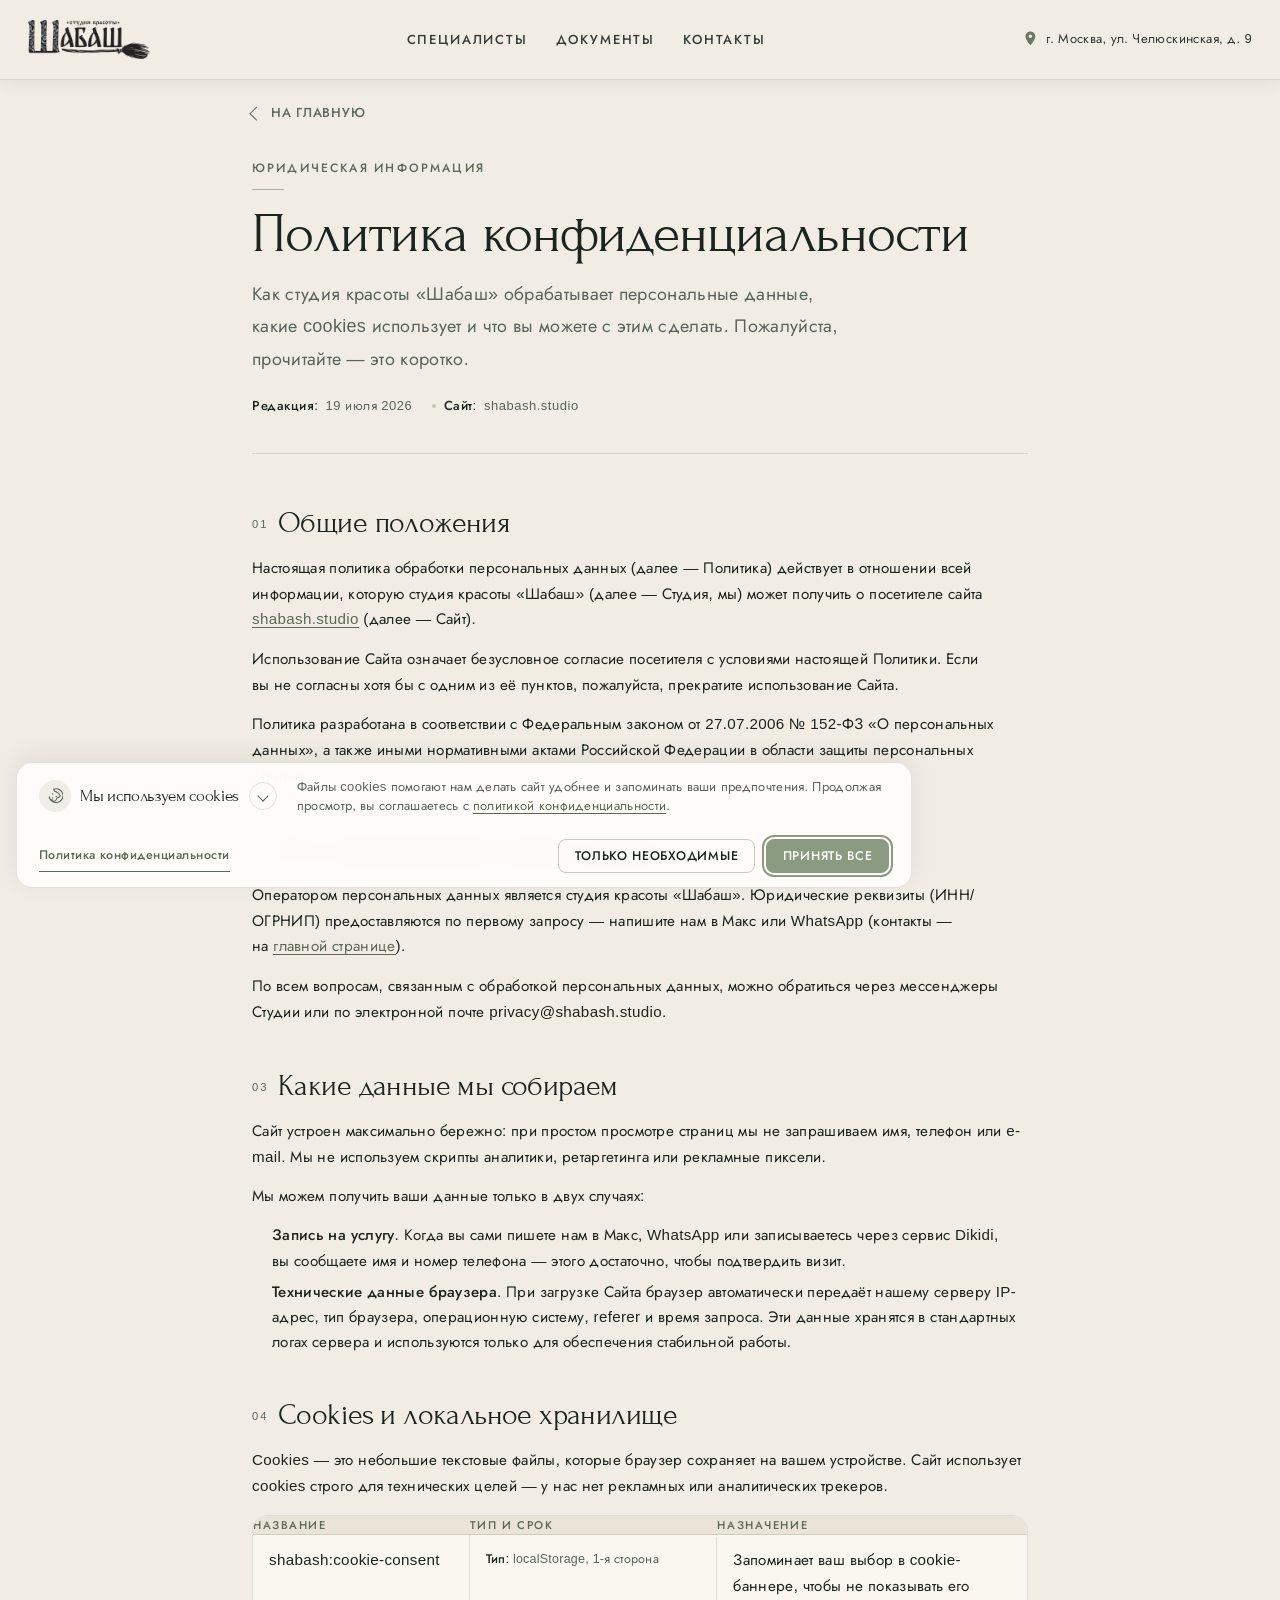
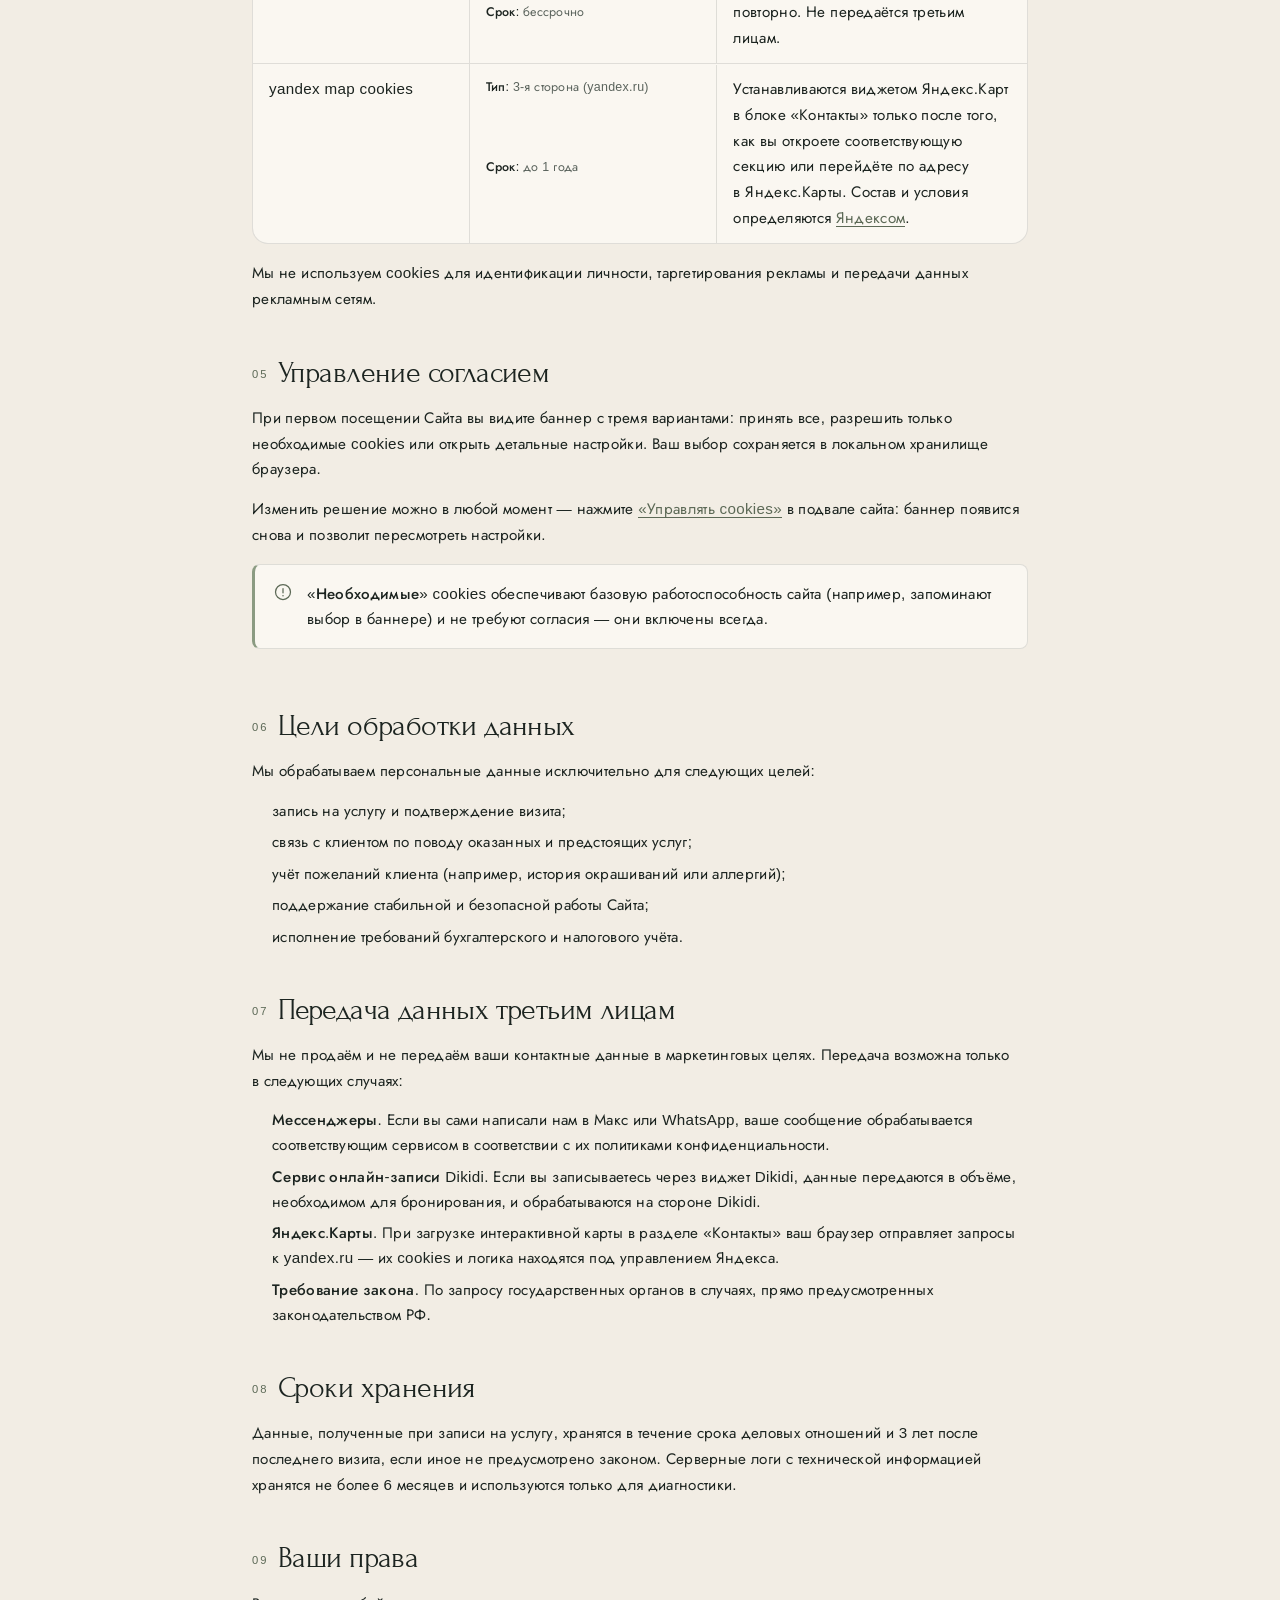
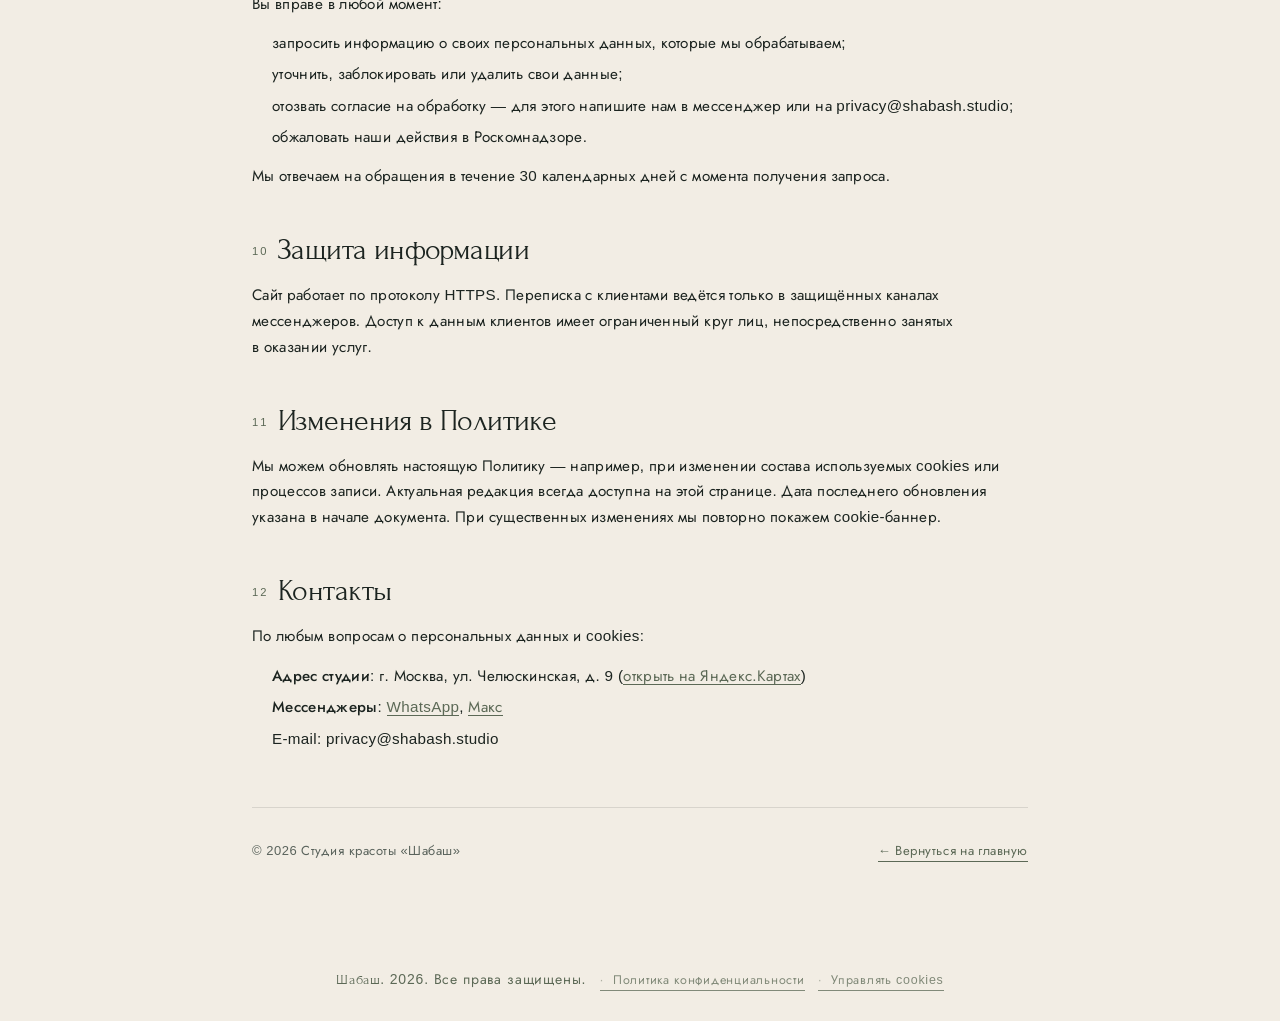
==== commit 37aca331: "fix: logo links to root / instead of ./" ====
--- a/privacy.html
+++ b/privacy.html
@@ -26,7 +26,7 @@
   <a class="skip-link" href="#main">К содержимому</a>
   <header class="header" id="header">
     <div class="header__inner">
-      <a class="header__logo" href="./" aria-label="Шабаш — студия красоты">
+      <a class="header__logo" href="/" aria-label="Шабаш — студия красоты">
         <img
           class="header__logo-img"
           src="img/logo.webp"
--- a/css/style.css
+++ b/css/style.css
@@ -4891,9 +4891,12 @@
   margin-bottom: 0;
 }
 
-/* —— Cookie / data table inside legal sections —— */
+/* —— Cookie / data table ——
+   Pure CSS Grid: single column on mobile, 3 columns on desktop.
+   No display:table hacks — those break across browsers.
+   ========================================================================== */
 .legal__table {
-  display: block;
+  display: grid;
   width: 100%;
   margin: 1rem 0;
   border: 1px solid var(--color-border);
@@ -4905,8 +4908,8 @@
 .legal__table-row {
   display: grid;
   grid-template-columns: 1fr;
-  gap: 0.35rem;
-  padding: 0.95rem 1.15rem;
+  gap: 0.3rem;
+  padding: 0.85rem 1rem;
   border-bottom: 1px solid var(--color-border);
 }
 
@@ -4929,8 +4932,8 @@
 .legal__table-meta {
   display: flex;
   flex-wrap: wrap;
-  gap: 0.35rem 0.85rem;
-  margin-top: 0.15rem;
+  gap: 0.3rem 0.75rem;
+  margin-top: 0.1rem;
   font-family: var(--font-family-ui);
   font-size: 0.78rem;
   letter-spacing: 0.02em;
@@ -4943,14 +4946,16 @@
 }
 
 .legal__table-desc {
-  margin: 0.4rem 0 0;
+  margin: 0.25rem 0 0;
   font-family: var(--font-family-ui);
   font-size: 0.875rem;
-  line-height: 1.55;
+  line-height: 1.5;
   color: var(--color-text-muted);
 }
 
+/* header row — hidden on mobile */
 .legal__table-row--header {
+  display: none;
   background: var(--color-paper-soft);
   font-family: var(--font-family-ui);
   font-size: 0.7rem;
@@ -4958,64 +4963,41 @@
   letter-spacing: 0.14em;
   text-transform: uppercase;
   color: var(--color-sage-dark);
-  display: none;
 }
 
 @media (min-width: 720px) {
-  .legal__table {
-    display: table;
-    border-collapse: separate;
-    border-spacing: 0;
-    table-layout: fixed;
+  .legal__table-row--header {
+    display: grid;
+    grid-template-columns: 28% 32% 1fr;
+    gap: 0;
+    padding: 0.65rem 1rem;
+    align-items: center;
+  }
+
+  .legal__table-row--header > * {
+    padding: 0;
   }
 
   .legal__table-row {
-    display: table-row;
+    grid-template-columns: 28% 32% 1fr;
+    gap: 0;
     padding: 0;
+    align-items: stretch;
   }
 
   .legal__table-row > .legal__table-name,
   .legal__table-row > .legal__table-meta,
   .legal__table-row > .legal__table-desc {
-    display: table-cell;
-    padding: 0.85rem 1rem;
-    border-bottom: 1px solid var(--color-border);
-    vertical-align: top;
-  }
-
-  .legal__table-row > .legal__table-meta {
-    border-bottom: 0;
-    padding-top: 0;
+    padding: 0.75rem 1rem;
+    border-right: 1px solid var(--color-border);
   }
 
   .legal__table-row > .legal__table-desc {
-    padding-top: 0;
-  }
-
-  .legal__table-row:last-child > * {
-    border-bottom: 0;
-  }
-
-  .legal__table-row--header {
-    display: table-row;
-  }
-
-  .legal__table-row--header > * {
-    padding: 0.85rem 1rem;
-    border-bottom: 1px solid var(--color-border);
-  }
-}
-
-/* column proportions for the table at >=720px */
-@media (min-width: 720px) {
-  .legal__table-row > .legal__table-name {
-    width: 28%;
-  }
-  .legal__table-row > .legal__table-meta {
-    width: 32%;
-  }
-  .legal__table-row > .legal__table-desc {
-    width: 40%;
+    border-right: 0;
+  }
+
+  .legal__table-desc {
+    margin: 0;
   }
 }
 
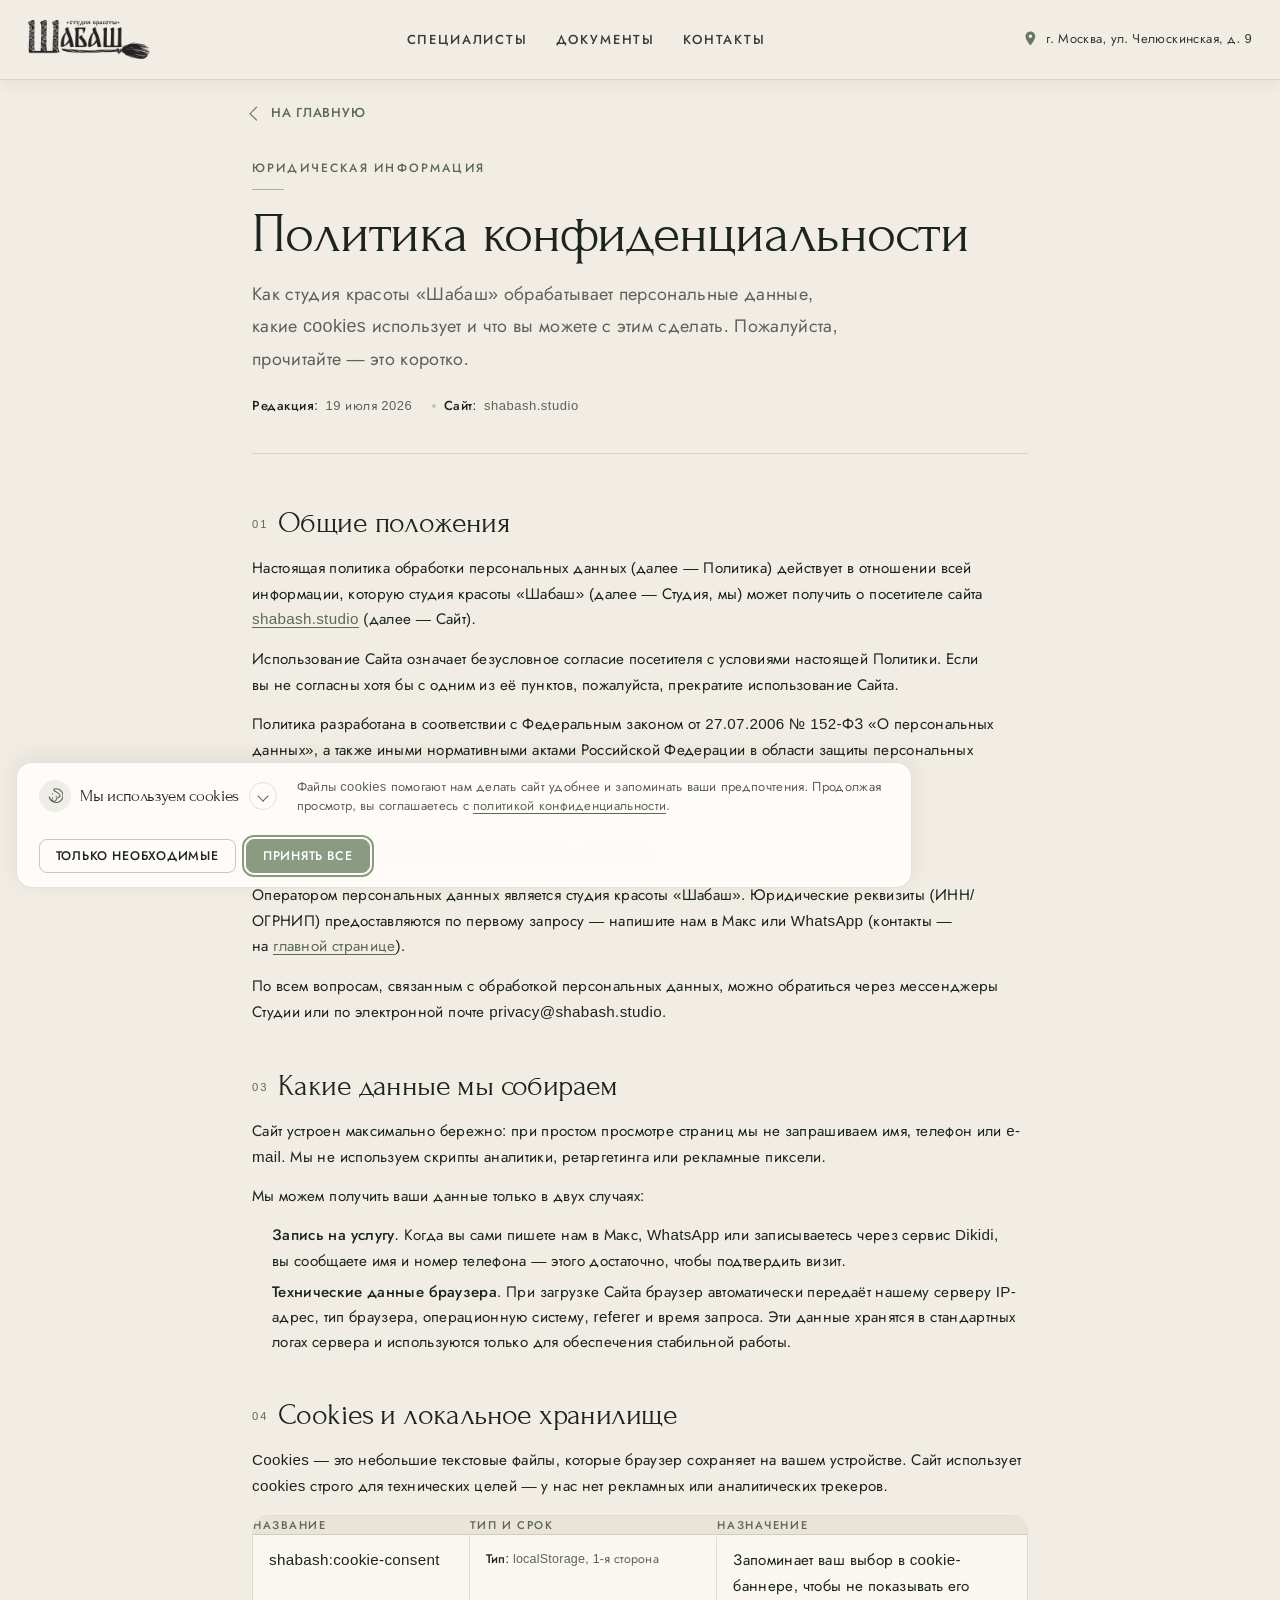
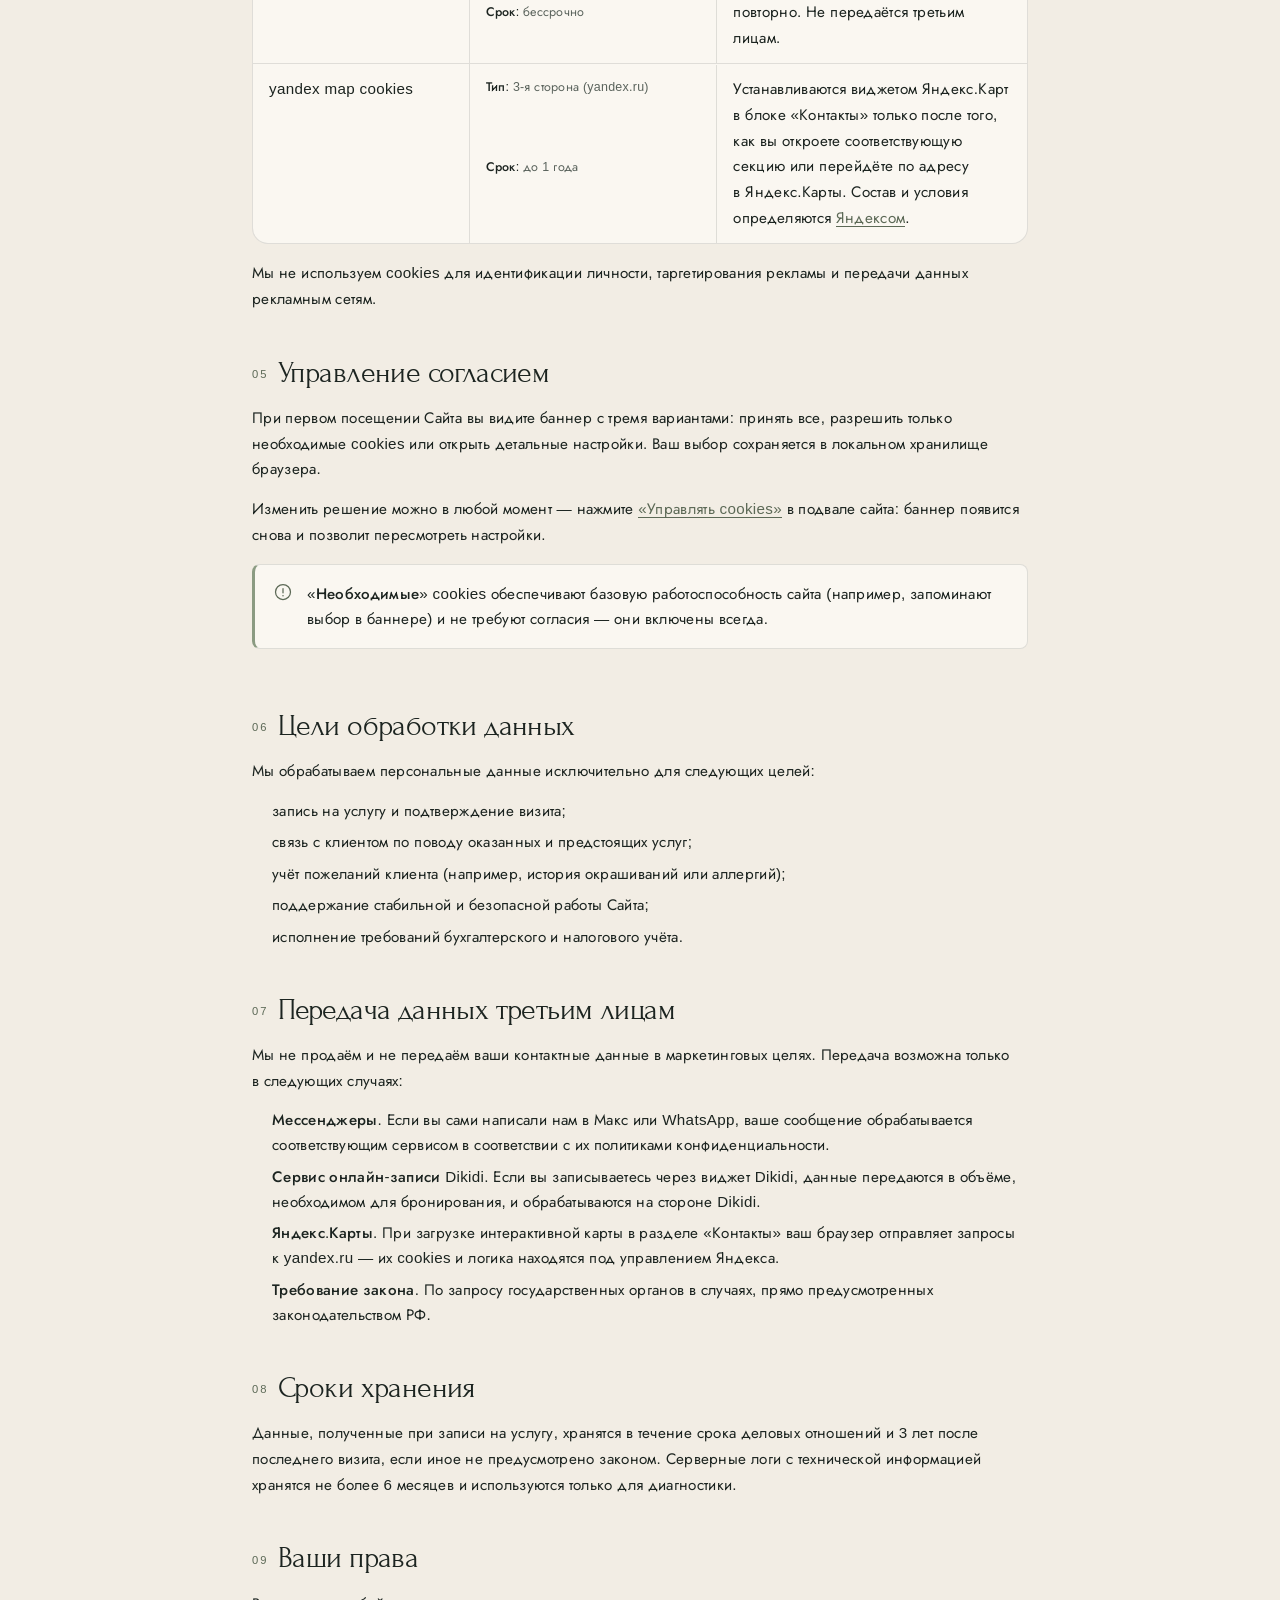
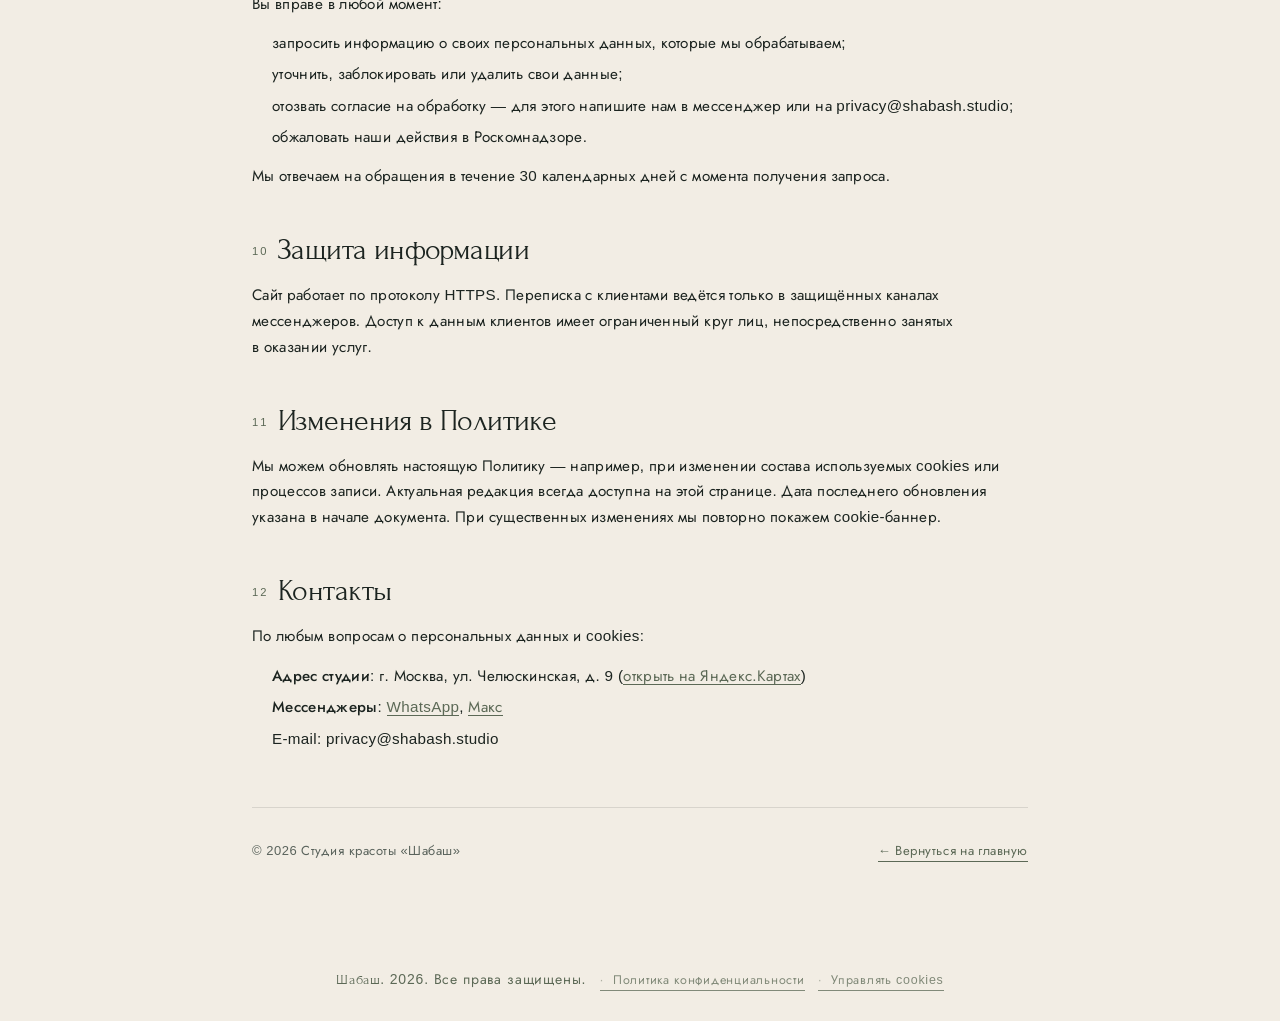
==== commit 2561f1d7: "fix: remove privacy policy link from cookie banner" ====
--- a/privacy.html
+++ b/privacy.html
@@ -20,7 +20,7 @@
   <link rel="dns-prefetch" href="https://maps.yastatic.net">
   <link rel="preconnect" href="https://maps.yastatic.net">
   <link rel="stylesheet" href="css/style.css">
-  <script src="js/main.js" defer></script>
+  <script src="js/main.min.js" defer></script>
 </head>
 <body>
   <a class="skip-link" href="#main">К содержимому</a>
@@ -479,7 +479,6 @@
       </div>
 
       <div class="cookie__actions">
-        <a class="cookie__link" href="privacy.html">Политика конфиденциальности</a>
         <button
           class="cookie__btn cookie__btn--ghost"
           type="button"
